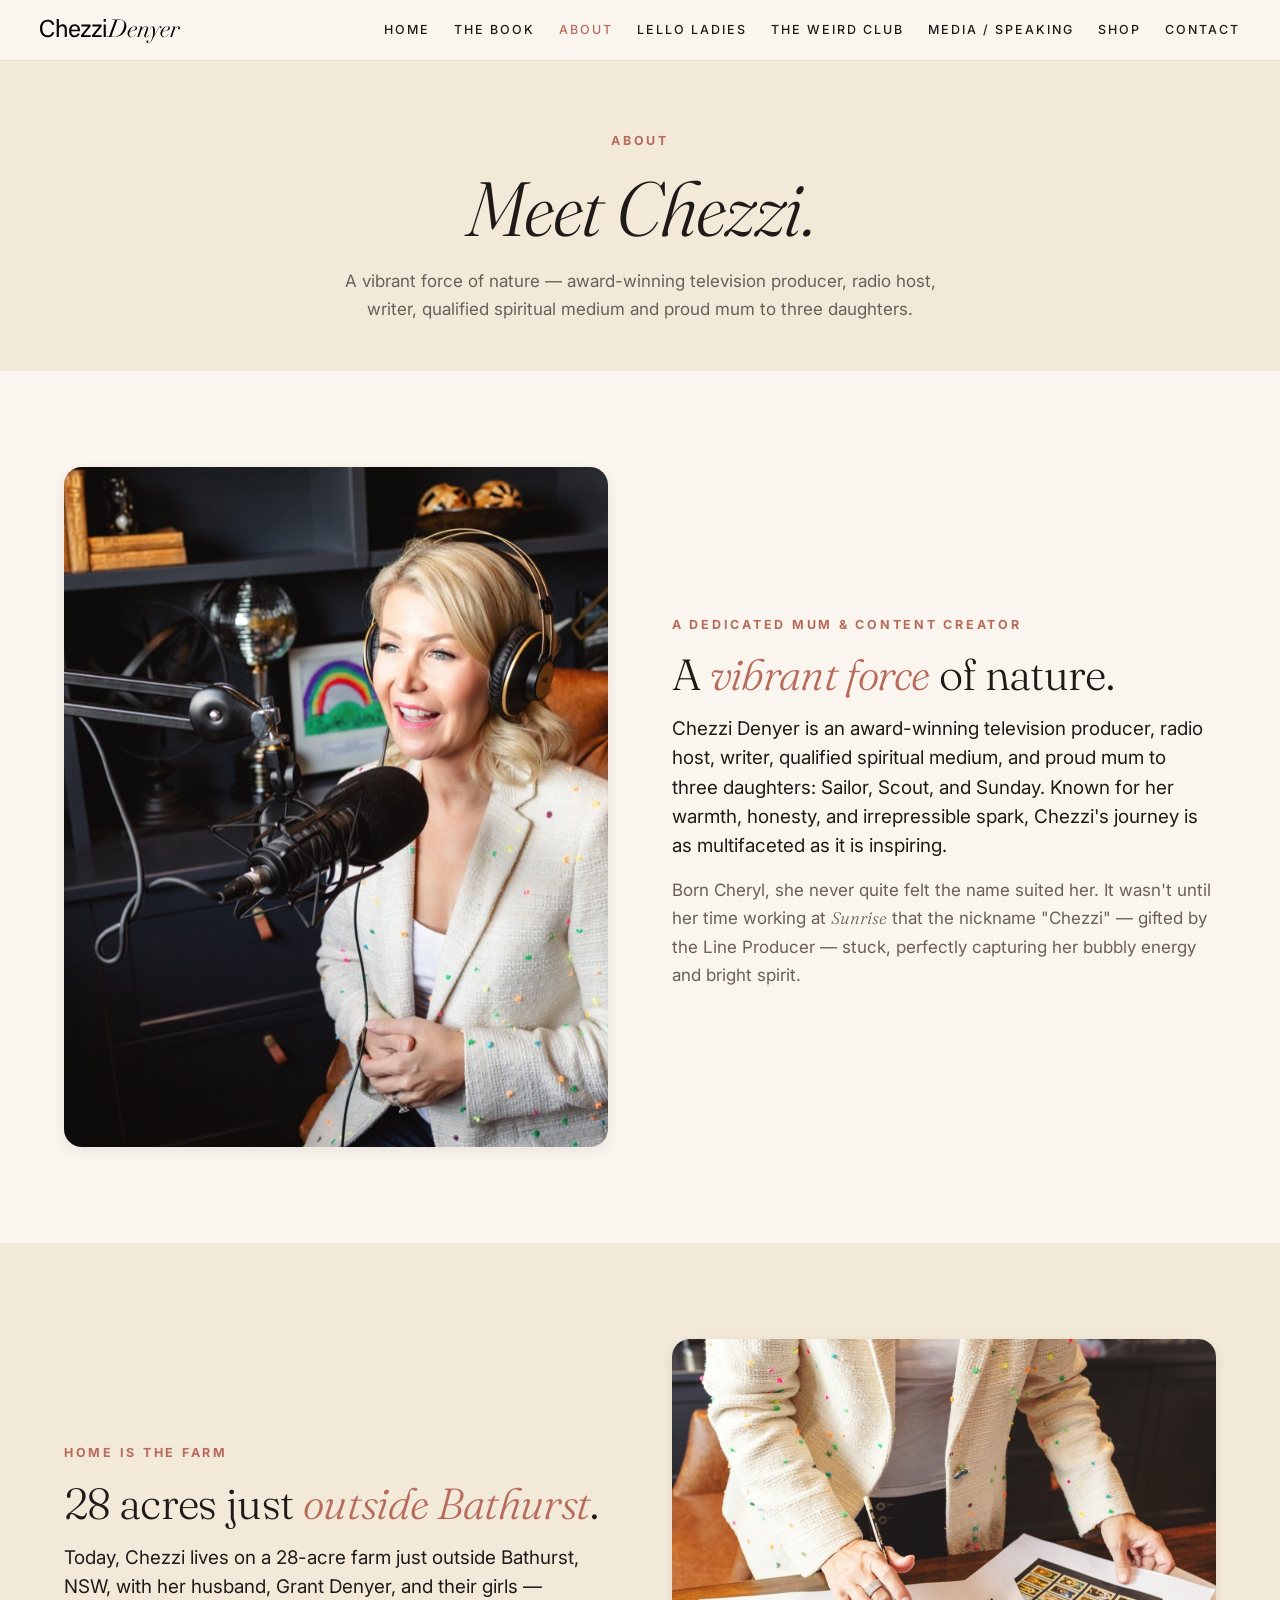
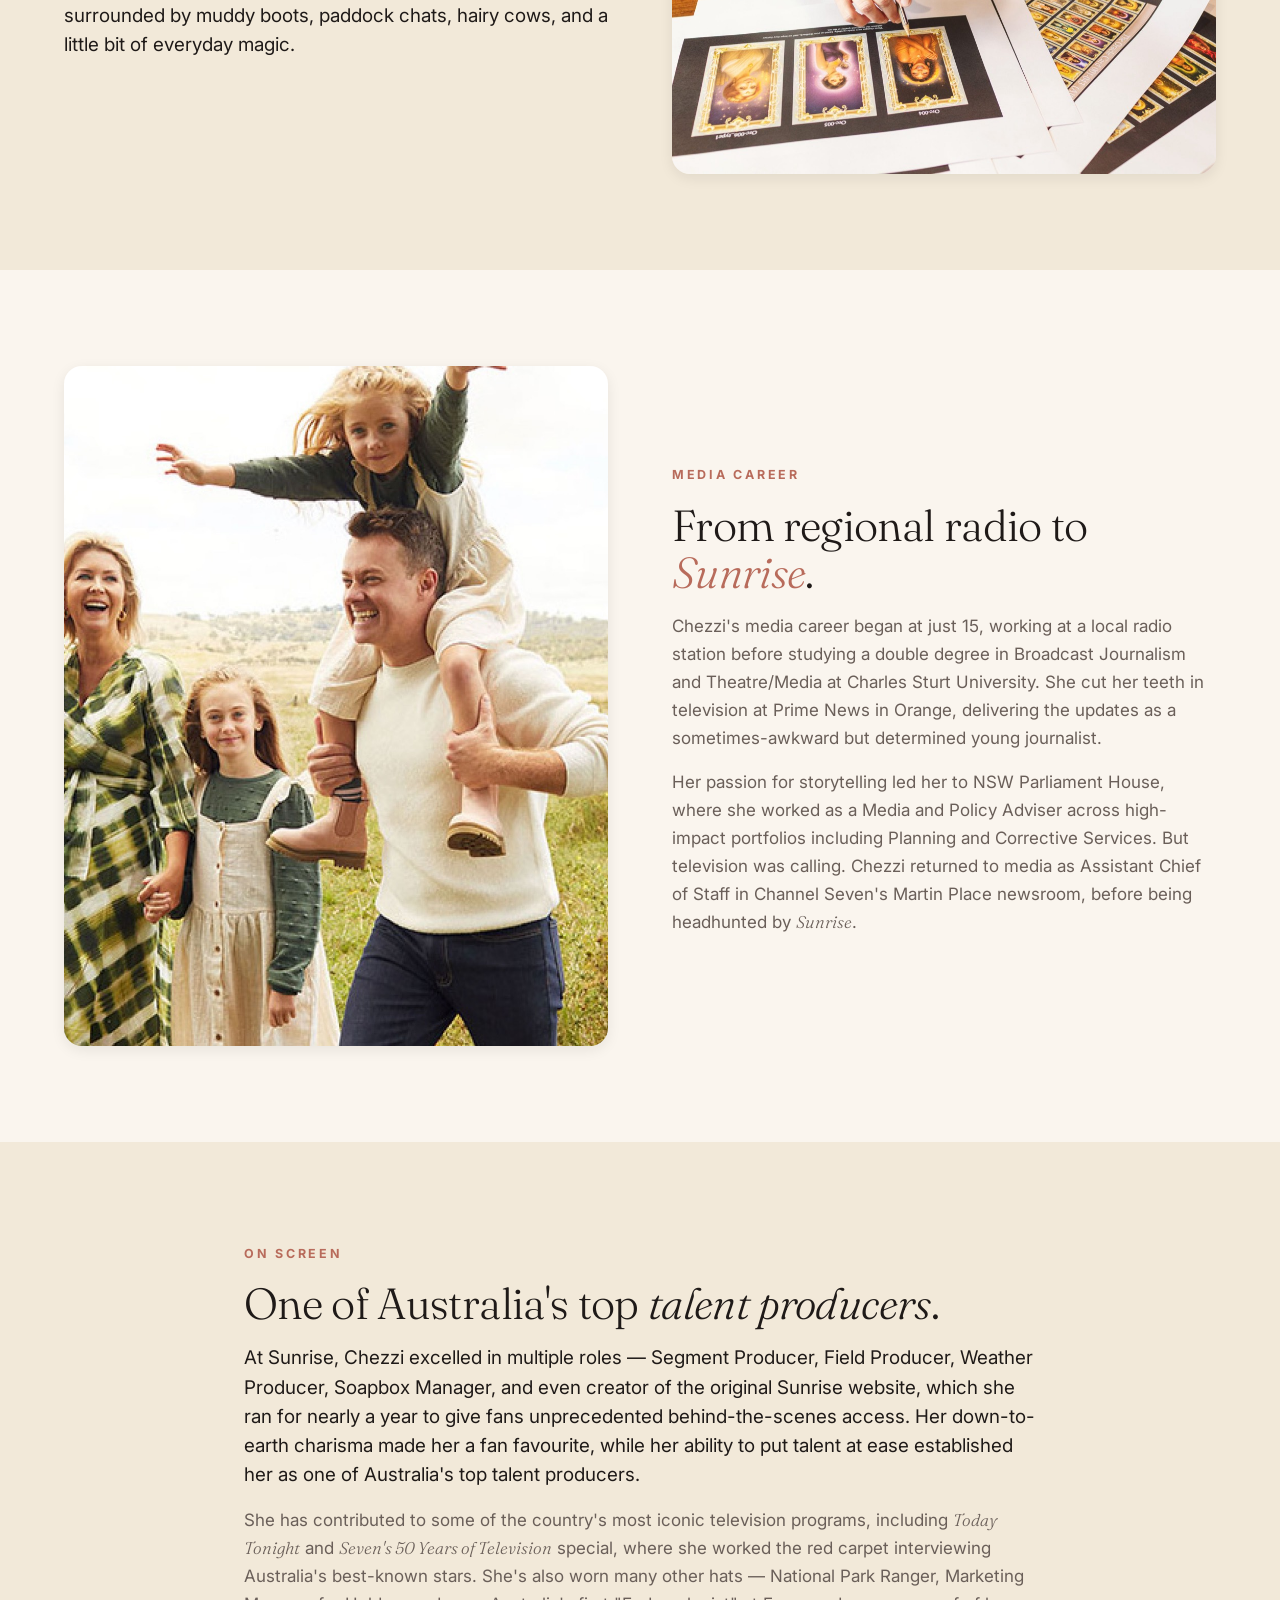
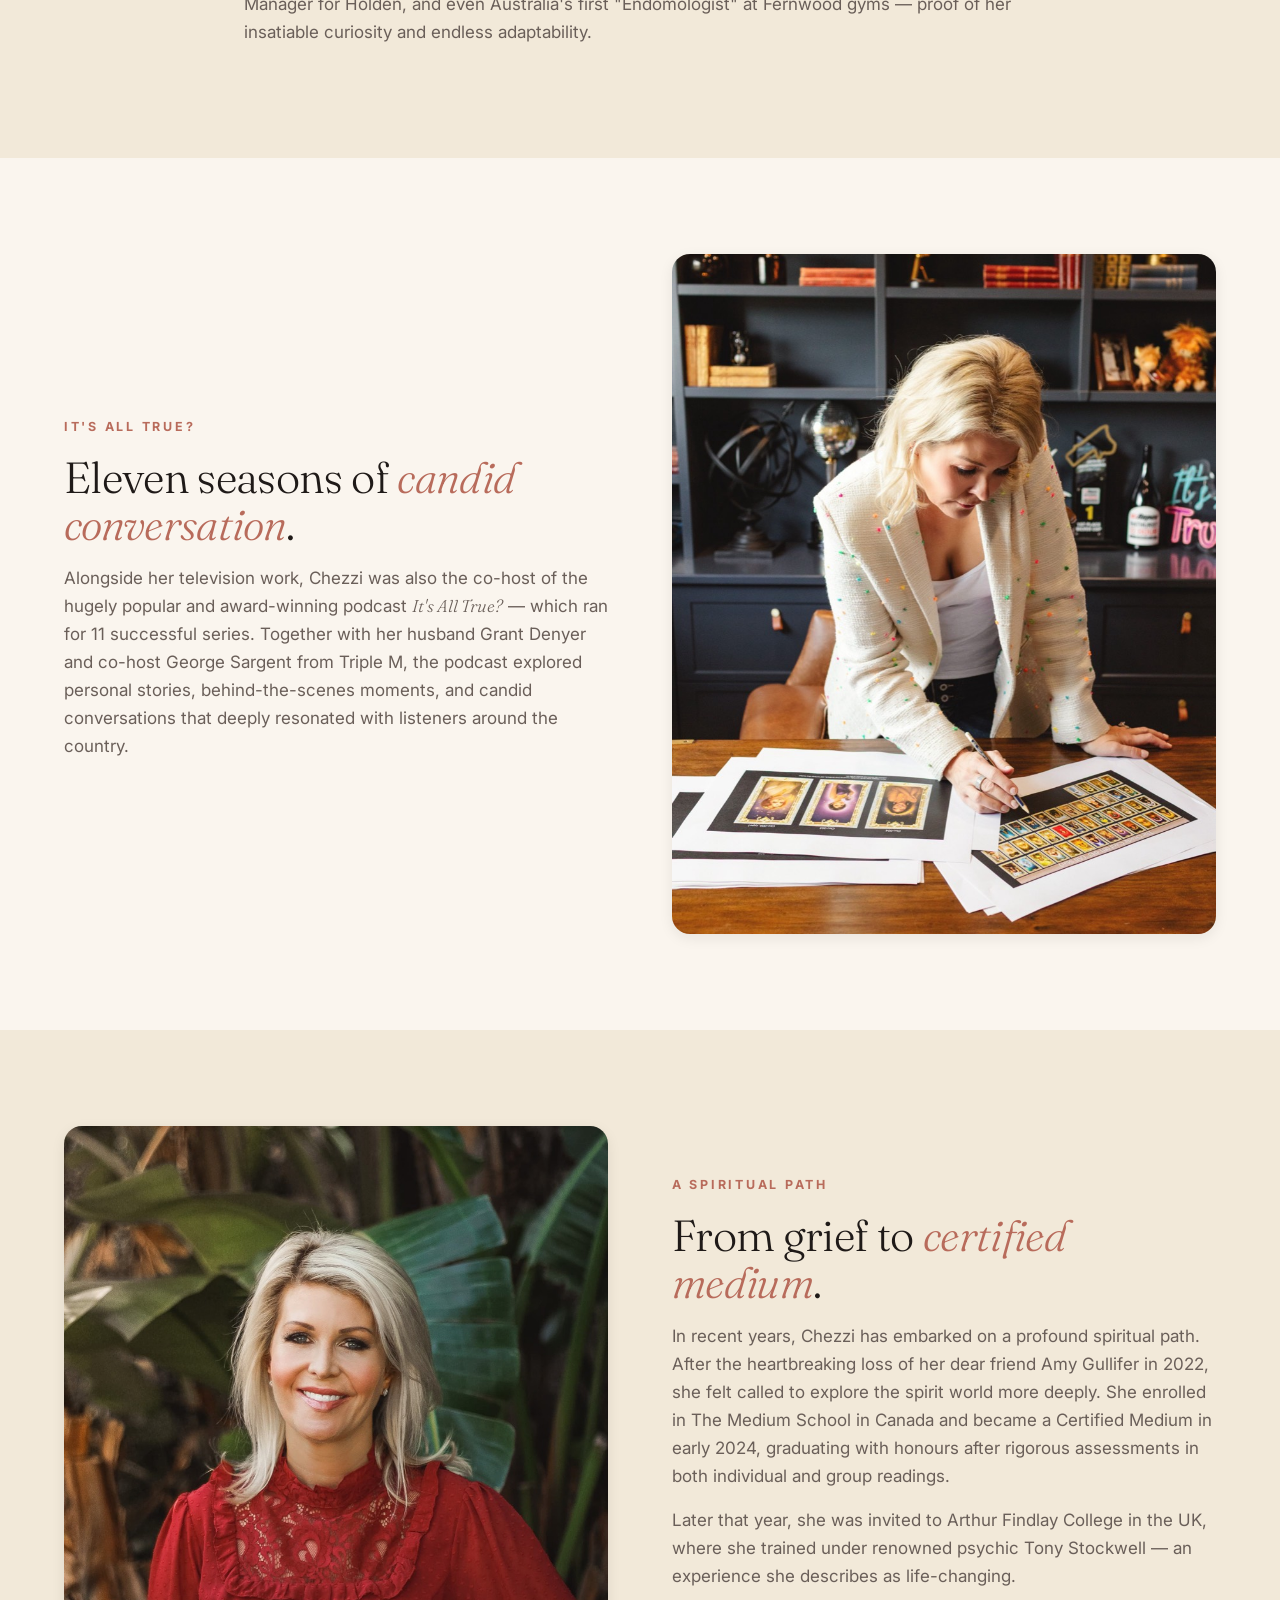
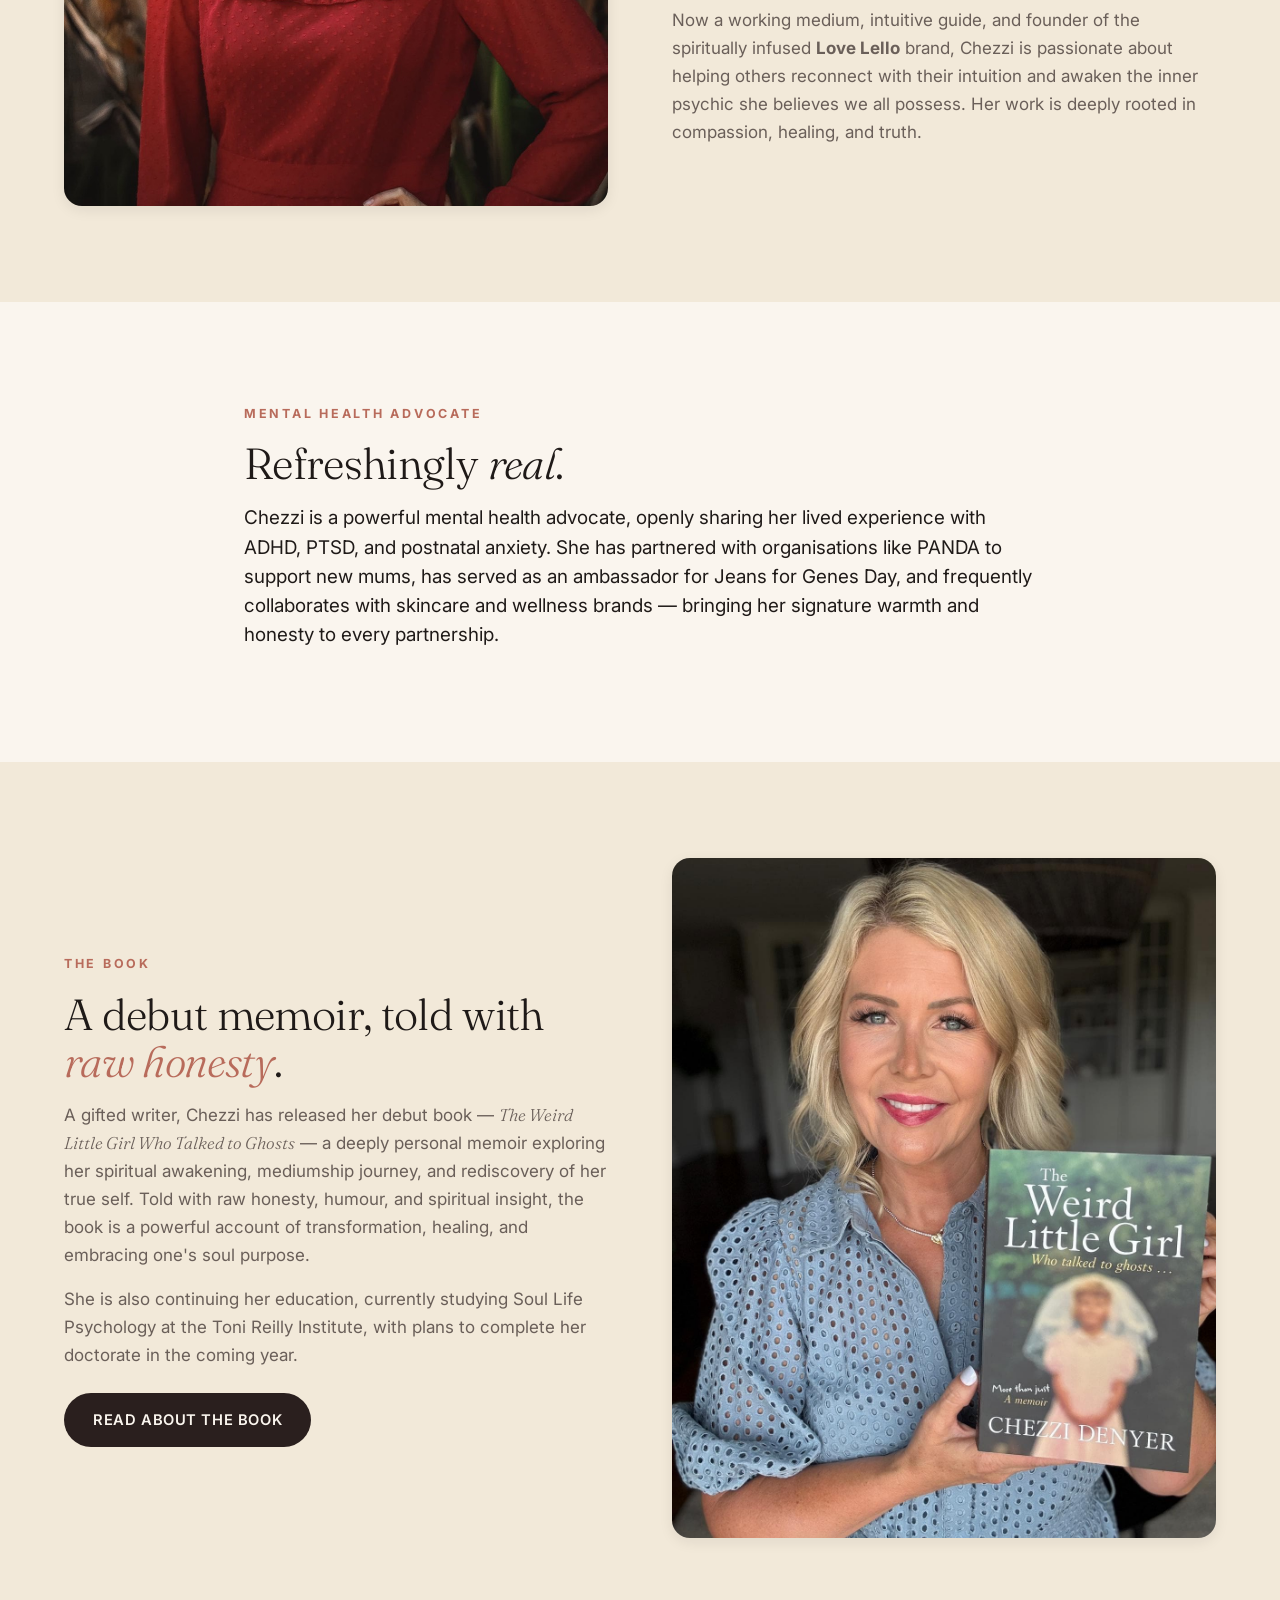
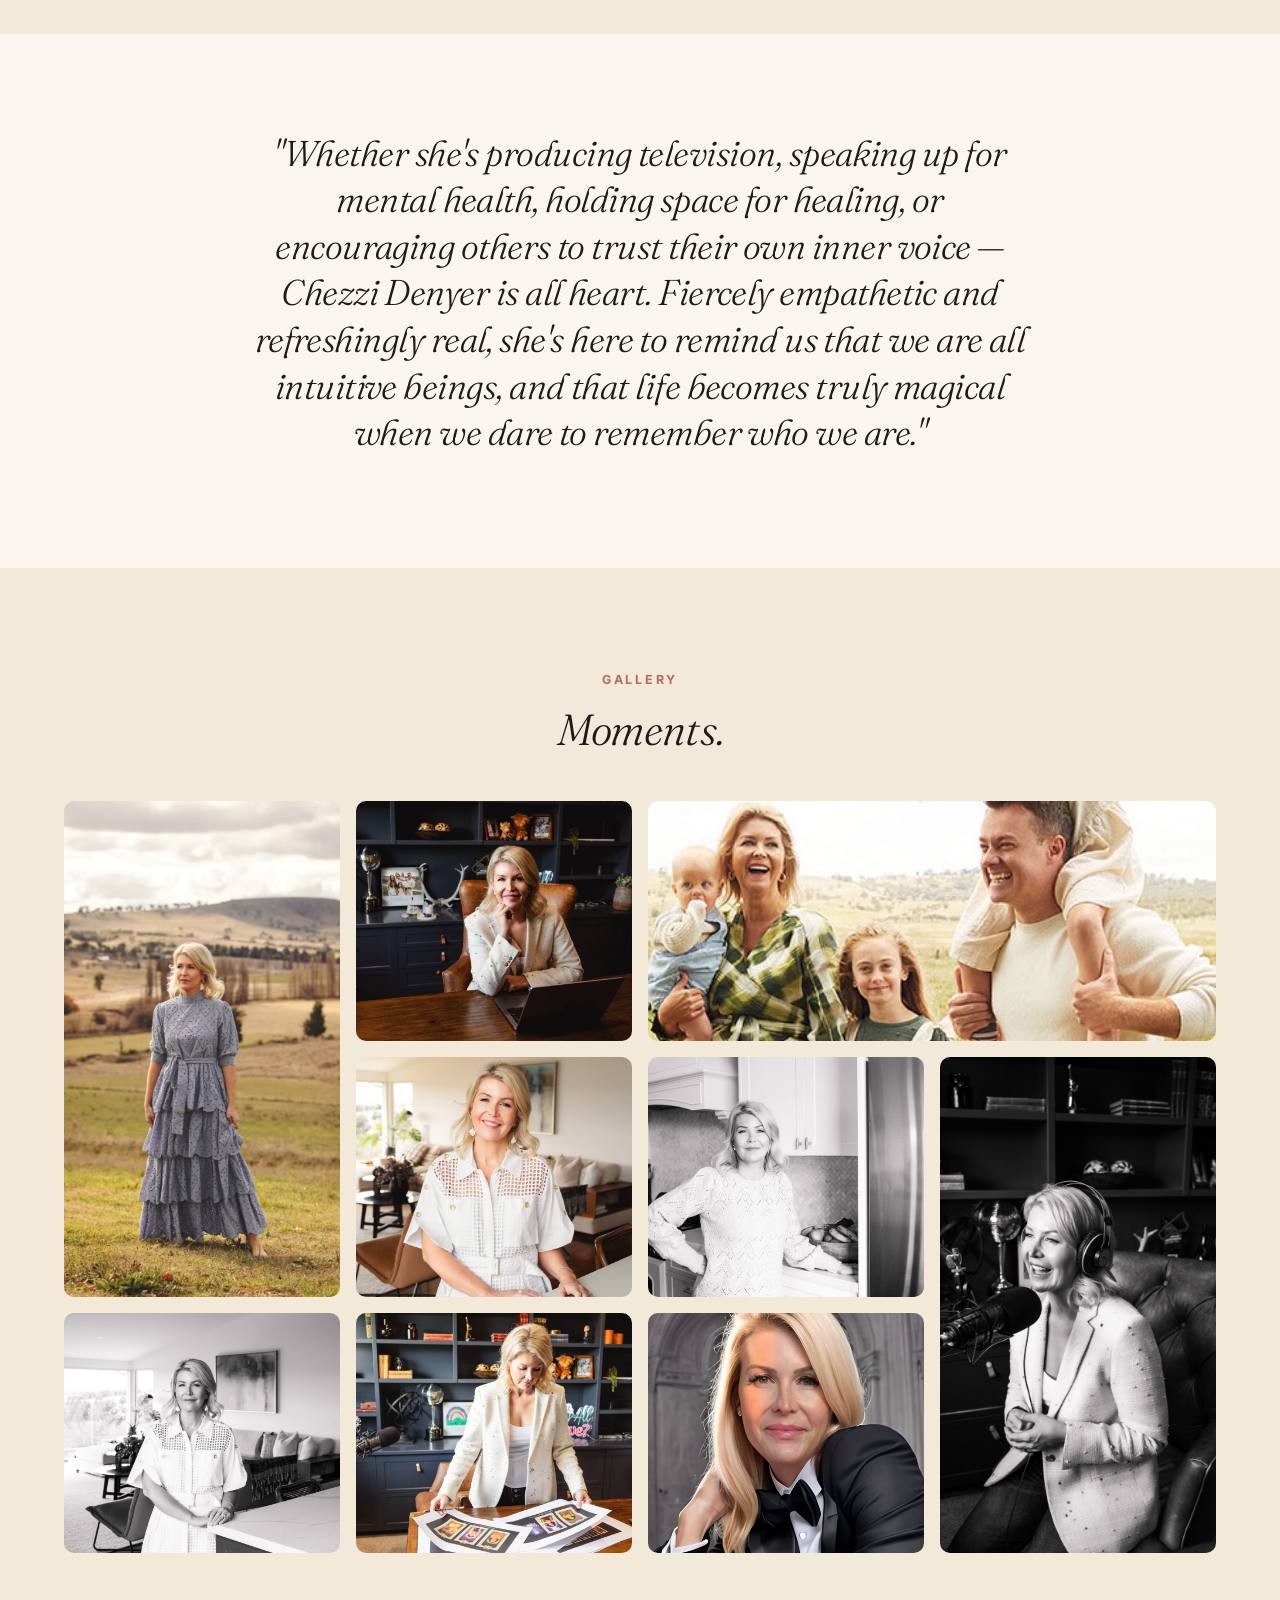
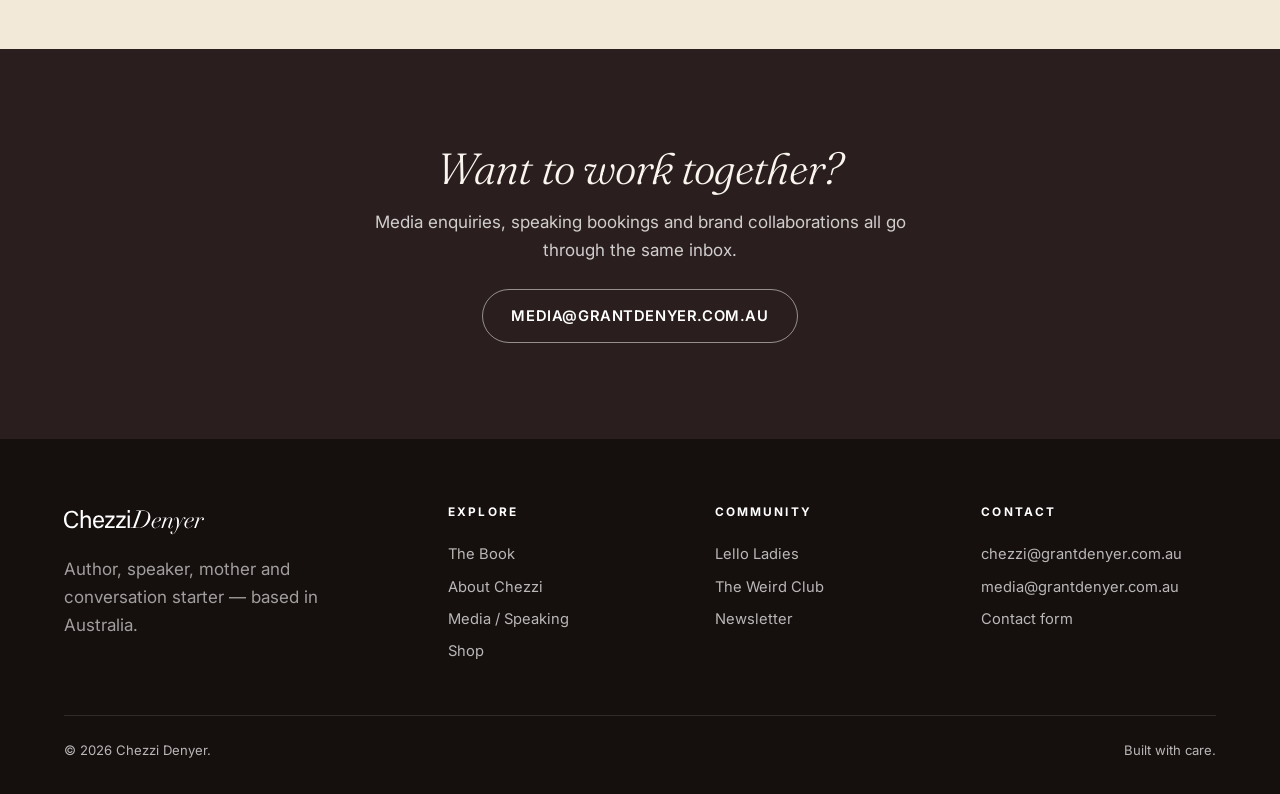
==== about.html @ 5ae21d75 "Initial commit — Chezzi Denyer MVP preview 8 static HTML pages, design-token CSS, full media-library" ====
<!DOCTYPE html>
<html lang="en">
<head>
<meta charset="UTF-8">
<meta name="viewport" content="width=device-width, initial-scale=1">
<meta name="robots" content="noindex,nofollow">

<title>About Chezzi — Chezzi Denyer</title>
<meta name="description" content="Chezzi Denyer — award-winning television producer, radio host, writer, qualified spiritual medium and proud mum to three daughters. Read her full story.">
<link rel="preconnect" href="https://fonts.googleapis.com">
<link rel="preconnect" href="https://fonts.gstatic.com" crossorigin>
<link href="https://fonts.googleapis.com/css2?family=Fraunces:ital,opsz,wght@0,9..144,300;0,9..144,400;0,9..144,500;1,9..144,300;1,9..144,400&family=Inter:wght@400;500;600;700&display=swap" rel="stylesheet">
<link rel="stylesheet" href="styles.css">
<link rel="icon" href="media-library/cropped-Chezzi-Denyer-Favicon.jpeg">
</head>
<body>

<header class="site-header">
  <div class="container nav">
    <a href="index.html" class="brand" aria-label="Chezzi Denyer — home">
      <img src="media-library/Chezzi-Denyer-Logo.svg" alt="Chezzi Denyer">
    </a>
    <button class="nav-toggle" aria-label="Menu"><span></span><span></span><span></span></button>
    <nav class="nav-links">
      <a href="index.html">Home</a>
      <a href="the-weird-little-girl.html">The Book</a>
      <a href="about.html" class="active">About</a>
      <a href="lello-ladies.html">Lello Ladies</a>
      <a href="the-weird-club.html">The Weird Club</a>
      <a href="media-speaking.html">Media / Speaking</a>
      <a href="shop.html">Shop</a>
      <a href="contact.html">Contact</a>
    </nav>
  </div>
</header>

<section class="page-hero">
  <div class="container">
    <span class="eyebrow">About</span>
    <h1>Meet <em>Chezzi</em>.</h1>
    <p>A vibrant force of nature — award-winning television producer, radio host, writer, qualified spiritual medium and proud mum to three daughters.</p>
  </div>
</section>

<!-- Section 1: Who she is + the Cheryl→Chezzi story -->
<section class="section">
  <div class="container">
    <div class="bio-section">
      <div class="bio-section__media">
        <img src="media-library/Chezzi-Denyer-5-1-scaled.jpg" alt="Chezzi recording the It's All True podcast">
      </div>
      <div class="bio-section__body">
        <span class="eyebrow">A Dedicated Mum &amp; Content Creator</span>
        <h2>A <em>vibrant force</em> of nature.</h2>
        <p class="lead">Chezzi Denyer is an award-winning television producer, radio host, writer, qualified spiritual medium, and proud mum to three daughters: Sailor, Scout, and Sunday. Known for her warmth, honesty, and irrepressible spark, Chezzi's journey is as multifaceted as it is inspiring.</p>
        <p>Born Cheryl, she never quite felt the name suited her. It wasn't until her time working at <em>Sunrise</em> that the nickname "Chezzi" — gifted by the Line Producer — stuck, perfectly capturing her bubbly energy and bright spirit.</p>
      </div>
    </div>
  </div>
</section>

<!-- Section 2: 28-acre farm + family -->
<section class="section section--alt">
  <div class="container">
    <div class="bio-section bio-section--reverse">
      <div class="bio-section__media bio-section__media--wide">
        <img src="media-library/Chezzi-Denyer-7-1-scaled.jpg" alt="The Denyer family on their Bathurst farm">
      </div>
      <div class="bio-section__body">
        <span class="eyebrow">Home Is The Farm</span>
        <h2>28 acres just <em>outside Bathurst</em>.</h2>
        <p class="lead">Today, Chezzi lives on a 28-acre farm just outside Bathurst, NSW, with her husband, Grant Denyer, and their girls — surrounded by muddy boots, paddock chats, hairy cows, and a little bit of everyday magic.</p>
      </div>
    </div>
  </div>
</section>

<!-- Section 3: Media career origins -->
<section class="section">
  <div class="container">
    <div class="bio-section">
      <div class="bio-section__media">
        <img src="media-library/Chezzi-Denyer-image-2.jpg" alt="The Denyer family on the cover of Stellar magazine">
      </div>
      <div class="bio-section__body">
        <span class="eyebrow">Media Career</span>
        <h2>From regional radio to <em>Sunrise</em>.</h2>
        <p>Chezzi's media career began at just 15, working at a local radio station before studying a double degree in Broadcast Journalism and Theatre/Media at Charles Sturt University. She cut her teeth in television at Prime News in Orange, delivering the updates as a sometimes-awkward but determined young journalist.</p>
        <p>Her passion for storytelling led her to NSW Parliament House, where she worked as a Media and Policy Adviser across high-impact portfolios including Planning and Corrective Services. But television was calling. Chezzi returned to media as Assistant Chief of Staff in Channel Seven's Martin Place newsroom, before being headhunted by <em>Sunrise</em>.</p>
      </div>
    </div>
  </div>
</section>

<!-- Section 4: Sunrise + iconic TV -->
<section class="section section--alt">
  <div class="container container--narrow">
    <span class="eyebrow">On Screen</span>
    <h2>One of Australia's top <em>talent producers</em>.</h2>
    <p class="lead">At Sunrise, Chezzi excelled in multiple roles — Segment Producer, Field Producer, Weather Producer, Soapbox Manager, and even creator of the original Sunrise website, which she ran for nearly a year to give fans unprecedented behind-the-scenes access. Her down-to-earth charisma made her a fan favourite, while her ability to put talent at ease established her as one of Australia's top talent producers.</p>
    <p>She has contributed to some of the country's most iconic television programs, including <em>Today Tonight</em> and <em>Seven's 50 Years of Television</em> special, where she worked the red carpet interviewing Australia's best-known stars. She's also worn many other hats — National Park Ranger, Marketing Manager for Holden, and even Australia's first "Endomologist" at Fernwood gyms — proof of her insatiable curiosity and endless adaptability.</p>
  </div>
</section>

<!-- Section 5: It's All True podcast -->
<section class="section">
  <div class="container">
    <div class="bio-section bio-section--reverse">
      <div class="bio-section__media">
        <img src="media-library/Chezzi-Denyer-6-1-scaled.jpg" alt="Chezzi and Grant Denyer">
      </div>
      <div class="bio-section__body">
        <span class="eyebrow">It's All True?</span>
        <h2>Eleven seasons of <em>candid conversation</em>.</h2>
        <p>Alongside her television work, Chezzi was also the co-host of the hugely popular and award-winning podcast <em>It's All True?</em> — which ran for 11 successful series. Together with her husband Grant Denyer and co-host George Sargent from Triple M, the podcast explored personal stories, behind-the-scenes moments, and candid conversations that deeply resonated with listeners around the country.</p>
      </div>
    </div>
  </div>
</section>

<!-- Section 6: Spiritual path -->
<section class="section section--alt">
  <div class="container">
    <div class="bio-section">
      <div class="bio-section__media">
        <img src="media-library/Chezzi-Denyer-3.jpg" alt="Portrait of Chezzi">
      </div>
      <div class="bio-section__body">
        <span class="eyebrow">A Spiritual Path</span>
        <h2>From grief to <em>certified medium</em>.</h2>
        <p>In recent years, Chezzi has embarked on a profound spiritual path. After the heartbreaking loss of her dear friend Amy Gullifer in 2022, she felt called to explore the spirit world more deeply. She enrolled in The Medium School in Canada and became a Certified Medium in early 2024, graduating with honours after rigorous assessments in both individual and group readings.</p>
        <p>Later that year, she was invited to Arthur Findlay College in the UK, where she trained under renowned psychic Tony Stockwell — an experience she describes as life-changing.</p>
        <p>Now a working medium, intuitive guide, and founder of the spiritually infused <strong>Love Lello</strong> brand, Chezzi is passionate about helping others reconnect with their intuition and awaken the inner psychic she believes we all possess. Her work is deeply rooted in compassion, healing, and truth.</p>
      </div>
    </div>
  </div>
</section>

<!-- Section 7: Mental health advocacy -->
<section class="section">
  <div class="container container--narrow">
    <span class="eyebrow">Mental Health Advocate</span>
    <h2>Refreshingly <em>real</em>.</h2>
    <p class="lead">Chezzi is a powerful mental health advocate, openly sharing her lived experience with ADHD, PTSD, and postnatal anxiety. She has partnered with organisations like PANDA to support new mums, has served as an ambassador for Jeans for Genes Day, and frequently collaborates with skincare and wellness brands — bringing her signature warmth and honesty to every partnership.</p>
  </div>
</section>

<!-- Section 8: The book + ongoing study -->
<section class="section section--alt">
  <div class="container">
    <div class="bio-section bio-section--reverse">
      <div class="bio-section__media">
        <img src="media-library/Chezzi-Denyer-25.jpg" alt="Chezzi holding her memoir, The Weird Little Girl">
      </div>
      <div class="bio-section__body">
        <span class="eyebrow">The Book</span>
        <h2>A debut memoir, told with <em>raw honesty</em>.</h2>
        <p>A gifted writer, Chezzi has released her debut book — <em>The Weird Little Girl Who Talked to Ghosts</em> — a deeply personal memoir exploring her spiritual awakening, mediumship journey, and rediscovery of her true self. Told with raw honesty, humour, and spiritual insight, the book is a powerful account of transformation, healing, and embracing one's soul purpose.</p>
        <p>She is also continuing her education, currently studying Soul Life Psychology at the Toni Reilly Institute, with plans to complete her doctorate in the coming year.</p>
        <div class="actions" style="margin-top: var(--s-4);">
          <a href="the-weird-little-girl.html" class="btn btn-primary">Read about the book</a>
        </div>
      </div>
    </div>
  </div>
</section>

<!-- Closing pull quote — verbatim final paragraph from her bio -->
<section class="section">
  <div class="container container--narrow text-center">
    <h2 style="font-style: italic; font-weight: 300; font-size: clamp(1.6rem, 2.8vw, 2.4rem); line-height: 1.3;">"Whether she's producing television, speaking up for mental health, holding space for healing, or encouraging others to trust their own inner voice — Chezzi Denyer is all heart. Fiercely empathetic and refreshingly real, she's here to remind us that we are all intuitive beings, and that life becomes truly magical when we dare to remember who we are."</h2>
  </div>
</section>

<!-- Gallery -->
<section class="section section--alt">
  <div class="container">
    <div class="text-center" style="max-width: 720px; margin: 0 auto var(--s-6);">
      <span class="eyebrow">Gallery</span>
      <h2><em>Moments.</em></h2>
    </div>
    <div class="gallery">
      <div class="gallery__item gallery__item--tall"><img src="media-library/Chezzi-Denyer-23-scaled.jpg" alt="Editorial portrait" loading="lazy"></div>
      <div class="gallery__item"><img src="media-library/Chezzi-Denyer-18-scaled.jpg" alt="Lifestyle photo" loading="lazy"></div>
      <div class="gallery__item gallery__item--wide"><img src="media-library/Chezzi-Denyer-image-1.jpg" alt="Family in the field" loading="lazy"></div>
      <div class="gallery__item"><img src="media-library/Chezzi-Denyer-14-scaled.jpg" alt="Editorial portrait" loading="lazy"></div>
      <div class="gallery__item"><img src="media-library/Chezzi-Denyer-11-scaled.jpg" alt="Family farm" loading="lazy"></div>
      <div class="gallery__item gallery__item--tall"><img src="media-library/Chezzi-Denyer-4-1-scaled.jpg" alt="Portrait" loading="lazy"></div>
      <div class="gallery__item"><img src="media-library/Chezzi-Denyer-10-scaled.jpg" alt="Family farm" loading="lazy"></div>
      <div class="gallery__item"><img src="media-library/Chezzi-Denyer-8-1-scaled.jpg" alt="Family on the farm" loading="lazy"></div>
      <div class="gallery__item"><img src="media-library/Chezzi-Denyer-1.jpg" alt="Editorial tuxedo portrait" loading="lazy"></div>
    </div>
  </div>
</section>

<section class="section cta-band">
  <div class="container container--narrow">
    <h2><em>Want to work together?</em></h2>
    <p>Media enquiries, speaking bookings and brand collaborations all go through the same inbox.</p>
    <a href="mailto:media@grantdenyer.com.au" class="btn btn-ghost-light">media@grantdenyer.com.au</a>
  </div>
</section>

<footer class="site-footer">
  <div class="container">
    <div class="footer-grid">
      <div>
        <a href="index.html" class="brand brand--inverted" aria-label="Chezzi Denyer — home">
          <img src="media-library/Chezzi-Denyer-Logo.svg" alt="Chezzi Denyer">
        </a>
        <p style="margin-top: var(--s-3); color: rgba(255,255,255,0.6); max-width: 320px;">Author, speaker, mother and conversation starter — based in Australia.</p>
      </div>
      <div><h5>Explore</h5><a href="the-weird-little-girl.html">The Book</a><a href="about.html">About Chezzi</a><a href="media-speaking.html">Media / Speaking</a><a href="shop.html">Shop</a></div>
      <div><h5>Community</h5><a href="lello-ladies.html">Lello Ladies</a><a href="the-weird-club.html">The Weird Club</a><a href="index.html#subscribe">Newsletter</a></div>
      <div><h5>Contact</h5><a href="mailto:chezzi@grantdenyer.com.au">chezzi@grantdenyer.com.au</a><a href="mailto:media@grantdenyer.com.au">media@grantdenyer.com.au</a><a href="contact.html">Contact form</a></div>
    </div>
    <div class="legal"><span>&copy; 2026 Chezzi Denyer.</span><span>Built with care.</span></div>
  </div>
</footer>
</body>
</html>
---- styles.css ----
/* =========================================================
   Chezzi Denyer — MVP prototype stylesheet
   Design system: editorial cream + deep aubergine + warm clay
   Tokens are ACSS-style (--primary, --bg, --r-md, --s-3 …)
   so the Etch build can map them 1:1 onto Automatic.css.
   ========================================================= */

:root {
  /* ─────────── Palette ─────────── */
  --primary:           #2a1f1e;   /* near-black aubergine — editorial text + CTAs */
  --primary-hover:     #44322f;
  --primary-dark:      #150f0e;

  --accent:            #b86b5b;   /* warm clay terracotta — feminine + bold */
  --accent-hover:      #c8806f;
  --accent-light:      #efd6cd;

  --secondary:         #c9a961;   /* brass gold — editorial accent */
  --secondary-hover:   #d8ba78;

  --text-color:        #1f1a18;
  --text-muted:        #6a5f59;

  --bg:                #faf5ee;   /* warm cream — page background */
  --bg-alt:            #f2e9d9;   /* deeper cream — alt sections */
  --surface:           #ffffff;
  --line:              #e7dccb;

  /* Sub-brand tints (used on Lello / Weird Club sections + pages) */
  --lello-bg:          #fbf2d4;   /* soft sunlit yellow */
  --lello-ink:         #5a4a1f;
  --weird-bg:          #d63d36;   /* coral red — matches Weird Club logo */
  --weird-pink:        #f4b0b9;   /* soft pink — wordmark in the logo */
  --weird-cream:       #fae8d0;   /* cream cursive — "club" in the logo */
  --weird-pop:         #fae8d0;   /* CTA colour — cream on red */

  /* Type */
  --display: 'Fraunces', 'Cormorant Garamond', Georgia, serif;
  --body:    'Inter', -apple-system, BlinkMacSystemFont, 'Segoe UI', sans-serif;

  /* Space (8pt grid) */
  --s-1: 4px;  --s-2: 8px;  --s-3: 16px; --s-4: 24px;
  --s-5: 32px; --s-6: 48px; --s-7: 64px; --s-8: 96px;

  /* Radius */
  --r-sm: 4px; --r-md: 10px; --r-lg: 18px; --r-xl: 28px;

  /* Shadows */
  --shadow-sm: 0 1px 2px rgba(31,26,24,0.04), 0 2px 6px rgba(31,26,24,0.04);
  --shadow-md: 0 4px 14px rgba(31,26,24,0.08);
  --shadow-lg: 0 18px 44px rgba(31,26,24,0.14);
}

/* Reset */
*, *::before, *::after { box-sizing: border-box; }
html { -webkit-text-size-adjust: 100%; scroll-behavior: smooth; }
body {
  margin: 0;
  background: var(--bg);
  color: var(--text-color);
  font-family: var(--body);
  font-size: 17px;
  line-height: 1.65;
  -webkit-font-smoothing: antialiased;
  text-rendering: optimizeLegibility;
}
img { max-width: 100%; display: block; height: auto; }
a { color: var(--primary); text-decoration: none; transition: color .2s ease; }
a:hover { color: var(--accent); }

/* Typography */
h1, h2, h3, h4 {
  font-family: var(--display);
  font-weight: 400;
  line-height: 1.08;
  letter-spacing: -0.015em;
  margin: 0 0 var(--s-3);
  color: var(--text-color);
}
h1 { font-size: clamp(2.6rem, 6vw, 4.8rem); font-weight: 300; }
h2 { font-size: clamp(2rem, 3.4vw, 3rem); font-weight: 300; }
h3 { font-size: clamp(1.3rem, 2vw, 1.55rem); font-weight: 400; }
h4 { font-size: 0.78rem; font-family: var(--body); font-weight: 700; letter-spacing: 0.18em; text-transform: uppercase; color: var(--accent); margin-bottom: var(--s-2); }
p  { margin: 0 0 var(--s-3); color: var(--text-muted); }
.lead { font-size: 1.18rem; color: var(--text-color); line-height: 1.55; }

em, .italic { font-style: italic; font-family: var(--display); font-weight: 300; }

/* Layout */
.container { width: 100%; max-width: 1200px; margin: 0 auto; padding: 0 var(--s-4); }
.container--narrow { max-width: 840px; }
.section   { padding: var(--s-7) 0; }
.section--tight { padding: var(--s-6) 0; }
.section--alt { background: var(--bg-alt); }
@media (min-width: 800px) { .section { padding: var(--s-8) 0; } }

/* Eyebrow */
.eyebrow {
  display: inline-block;
  font-size: 0.78rem; font-weight: 700;
  letter-spacing: 0.22em; text-transform: uppercase;
  color: var(--accent);
  margin-bottom: var(--s-3);
}

/* Buttons */
.btn {
  display: inline-flex; align-items: center; justify-content: center; gap: 10px;
  padding: 14px 28px;
  font-family: var(--body); font-weight: 600; font-size: 0.92rem;
  letter-spacing: 0.04em;
  border-radius: 999px;
  border: 1.5px solid transparent;
  transition: transform .18s ease, background .2s ease, color .2s ease, border-color .2s ease;
  cursor: pointer;
  text-decoration: none;
  text-transform: uppercase;
}
.btn-primary   { background: var(--primary); color: var(--bg); }
.btn-primary:hover { background: var(--primary-hover); color: var(--bg); transform: translateY(-1px); }
.btn-accent    { background: var(--accent); color: #fff; }
.btn-accent:hover { background: var(--accent-hover); color: #fff; transform: translateY(-1px); }
.btn-outline   { background: transparent; color: var(--primary); border-color: var(--primary); }
.btn-outline:hover { background: var(--primary); color: var(--bg); }
.btn-ghost-light { background: transparent; color: #fff; border-color: rgba(255,255,255,0.5); }
.btn-ghost-light:hover { background: #fff; color: var(--primary); border-color: #fff; }
.btn-pop      { background: var(--weird-cream); color: var(--weird-bg); }
.btn-pop:hover { background: #fff; color: var(--weird-bg); transform: translateY(-1px); }

.link-arrow {
  display: inline-flex; align-items: center; gap: 6px;
  font-weight: 600; font-size: 0.92rem; color: var(--accent);
  text-transform: uppercase; letter-spacing: 0.12em;
}
.link-arrow::after { content: "→"; transition: transform .2s ease; }
.link-arrow:hover { color: var(--primary); }
.link-arrow:hover::after { transform: translateX(3px); }

/* ───────── Header / Nav ───────── */
.site-header {
  position: sticky; top: 0; z-index: 50;
  background: rgba(250, 245, 238, 0.94);
  backdrop-filter: saturate(140%) blur(10px);
  border-bottom: 1px solid var(--line);
}
.nav {
  display: flex; align-items: center; justify-content: space-between;
  padding: var(--s-3) 0;
}
.brand {
  font-family: var(--display); font-size: 1.4rem; font-weight: 300;
  letter-spacing: 0.16em; text-transform: uppercase;
  color: var(--text-color);
  display: inline-flex; align-items: center;
}
.brand img { height: 28px; width: auto; display: block; }
.brand--inverted img { filter: invert(1) brightness(2); }
.nav-toggle {
  display: inline-flex; flex-direction: column; gap: 5px;
  background: transparent; border: 0; cursor: pointer; padding: 8px;
}
.nav-toggle span { display: block; width: 22px; height: 1.5px; background: var(--text-color); }
.nav-links {
  display: none;
  gap: var(--s-4);
  align-items: center;
}
.nav-links a {
  color: var(--text-color);
  font-size: 0.78rem; font-weight: 500;
  letter-spacing: 0.16em; text-transform: uppercase;
}
.nav-links a:hover, .nav-links a.active { color: var(--accent); }
@media (min-width: 1080px) {
  .nav-toggle { display: none; }
  .nav-links { display: flex; }
}

/* ───────── Hero (face-first) ───────── */
.hero {
  position: relative;
  padding: var(--s-7) 0 var(--s-8);
}
.hero-grid {
  display: grid; gap: var(--s-6); align-items: center;
}
@media (min-width: 900px) {
  .hero-grid { grid-template-columns: 1fr 1.05fr; gap: var(--s-8); }
}
.hero-copy h1 {
  font-size: clamp(2.8rem, 6.4vw, 5.4rem);
}
.hero-copy h1 em {
  color: var(--accent);
}
.hero-copy .lead { max-width: 460px; margin-top: var(--s-4); }
.hero-copy .actions { display: flex; flex-wrap: wrap; gap: var(--s-3); margin-top: var(--s-5); }

.hero-portrait {
  position: relative;
  border-radius: var(--r-xl);
  overflow: hidden;
  box-shadow: var(--shadow-lg);
}
.hero-portrait img { aspect-ratio: 4/5; object-fit: cover; width: 100%; }
.hero-portrait::after {
  content: ""; position: absolute; inset: 0;
  background: linear-gradient(180deg, transparent 60%, rgba(0,0,0,0.18) 100%);
  pointer-events: none;
}

/* ─── Hero slider (CSS scroll-snap, anchor-driven dots) ─── */
.hero-slider {
  position: relative;
  border-radius: var(--r-xl);
  overflow: hidden;
  box-shadow: var(--shadow-lg);
}
.hero-slider__track {
  display: grid;
  grid-auto-flow: column;
  grid-auto-columns: 100%;
  overflow-x: auto;
  scroll-snap-type: x mandatory;
  scroll-behavior: smooth;
  scrollbar-width: none;
  border-radius: inherit;
}
.hero-slider__track::-webkit-scrollbar { display: none; }
.hero-slider__slide {
  scroll-snap-align: start;
  position: relative;
  aspect-ratio: 4/5;
  overflow: hidden;
}
.hero-slider__slide img {
  width: 100%; height: 100%; object-fit: cover; display: block;
}
.hero-slider__slide::after {
  content: ""; position: absolute; inset: 0;
  background: linear-gradient(180deg, transparent 55%, rgba(0,0,0,0.28) 100%);
  pointer-events: none;
}
.hero-slider__dots {
  position: absolute; left: 50%; bottom: 18px;
  transform: translateX(-50%);
  display: flex; gap: 8px; z-index: 2;
  background: rgba(0,0,0,0.18);
  backdrop-filter: blur(8px);
  padding: 8px 12px;
  border-radius: 999px;
}
.hero-slider__dots a {
  display: block; width: 8px; height: 8px; border-radius: 50%;
  background: rgba(255,255,255,0.55);
  transition: background .2s ease, transform .2s ease;
}
.hero-slider__dots a:hover { background: #fff; transform: scale(1.2); }
.hero-slider__dots a:target,
.hero-slider__dots a.is-active { background: #fff; }

/* ─── Editorial gallery (homepage + about page) ─── */
.gallery {
  display: grid;
  gap: var(--s-3);
  grid-template-columns: repeat(2, 1fr);
}
@media (min-width: 720px) { .gallery { grid-template-columns: repeat(3, 1fr); } }
@media (min-width: 1000px) { .gallery { grid-template-columns: repeat(4, 1fr); grid-auto-rows: 240px; } }

.gallery__item {
  position: relative; overflow: hidden;
  border-radius: var(--r-md);
  background: var(--bg-alt);
}
.gallery__item img {
  width: 100%; height: 100%; object-fit: cover; display: block;
  transition: transform .4s ease;
}
.gallery__item:hover img { transform: scale(1.05); }

/* Editorial mosaic spans (only on wider screens for visual variety) */
@media (min-width: 1000px) {
  .gallery__item--tall { grid-row: span 2; }
  .gallery__item--wide { grid-column: span 2; }
  .gallery__item--big  { grid-row: span 2; grid-column: span 2; }
}

/* About page — bio sections with side imagery */
.bio-section {
  display: grid; gap: var(--s-6); align-items: center;
}
@media (min-width: 900px) { .bio-section { grid-template-columns: 1fr 1fr; gap: var(--s-7); } }
.bio-section--reverse > .bio-section__media { order: 2; }
@media (max-width: 900px) {
  .bio-section--reverse > .bio-section__media { order: 0; }
}
.bio-section__media img {
  width: 100%; aspect-ratio: 4/5; object-fit: cover;
  border-radius: var(--r-lg);
  box-shadow: var(--shadow-md);
}
.bio-section__media--wide img { aspect-ratio: 5/4; }
.bio-section__body h2 em { color: var(--accent); }
.bio-section__body p + p { margin-top: var(--s-3); }

/* placeholder portrait — for when images haven't been supplied yet */
.portrait-placeholder {
  aspect-ratio: 4/5;
  width: 100%;
  background: linear-gradient(135deg, var(--accent-light) 0%, var(--bg-alt) 100%);
  display: flex; align-items: center; justify-content: center;
  font-family: var(--display); font-style: italic;
  color: var(--accent); font-size: 1.2rem;
  border-radius: var(--r-xl);
  box-shadow: var(--shadow-lg);
}

/* ───────── Book section ───────── */
.book {
  background: var(--bg-alt);
}
.book-grid {
  display: grid; gap: var(--s-6); align-items: center;
}
@media (min-width: 900px) {
  .book-grid { grid-template-columns: 0.85fr 1fr; gap: var(--s-7); }
}
.book-cover {
  aspect-ratio: 1/1;
  background: var(--surface);
  border-radius: var(--r-lg);
  box-shadow: var(--shadow-lg);
  display: flex; align-items: center; justify-content: center;
  padding: var(--s-6);
  position: relative;
  max-width: 480px;
  margin: 0 auto;
}
.book-cover img { width: 100%; height: 100%; object-fit: contain; display: block; }

.book-copy h2 { font-size: clamp(2rem, 3.6vw, 3rem); }
.book-copy .subtitle {
  font-family: var(--body);
  font-size: 0.8rem; font-weight: 700;
  letter-spacing: 0.2em; text-transform: uppercase;
  color: var(--accent);
  margin-top: -8px; margin-bottom: var(--s-3);
}
.book-copy .author { font-style: italic; font-family: var(--display); color: var(--text-color); margin-bottom: var(--s-2); }
.book-copy .author-tag {
  display: inline-block;
  background: var(--primary); color: var(--bg);
  font-family: var(--body); font-size: 0.72rem; font-weight: 700;
  letter-spacing: 0.16em; text-transform: uppercase;
  padding: 6px 12px; border-radius: 999px;
  margin-bottom: var(--s-3);
}
.book-copy .actions { display: flex; flex-wrap: wrap; gap: var(--s-3); margin-top: var(--s-4); }
.book-copy .intl-link {
  display: block; margin-top: var(--s-3);
  font-size: 0.92rem; color: var(--text-muted);
}
.book-copy .intl-link a { color: var(--accent); text-decoration: underline; text-underline-offset: 3px; }

/* ───────── Subscribe section ───────── */
.subscribe {
  background: var(--accent-light);
  position: relative; overflow: hidden;
}
.subscribe::before {
  content: ""; position: absolute;
  width: 360px; height: 360px; border-radius: 50%;
  background: var(--accent); opacity: 0.18;
  top: -120px; right: -120px;
}
.subscribe::after {
  content: ""; position: absolute;
  width: 220px; height: 220px; border-radius: 50%;
  background: var(--secondary); opacity: 0.14;
  bottom: -60px; left: -60px;
}
.subscribe-inner {
  position: relative;
  max-width: 720px; margin: 0 auto;
  text-align: center;
}
.subscribe h2 { font-style: italic; font-weight: 300; }
.subscribe .lead { max-width: 540px; margin: 0 auto var(--s-5); }

.subscribe-form {
  display: grid; gap: var(--s-3);
  background: var(--surface);
  padding: var(--s-5);
  border-radius: var(--r-lg);
  box-shadow: var(--shadow-md);
  text-align: left;
}
@media (min-width: 720px) {
  .subscribe-form { grid-template-columns: 1fr 1fr; }
  .subscribe-form .field--full { grid-column: 1 / -1; }
}

.field { display: flex; flex-direction: column; gap: 6px; }
.field label {
  font-size: 0.74rem; font-weight: 700; letter-spacing: 0.14em; text-transform: uppercase;
  color: var(--text-muted);
}
.field label .optional { font-weight: 400; opacity: 0.7; text-transform: none; letter-spacing: 0.04em; font-size: 0.72rem; }
.field input {
  border: 1.5px solid var(--line);
  border-radius: 10px;
  padding: 12px 14px;
  font-family: var(--body); font-size: 1rem;
  background: var(--bg);
  color: var(--text-color);
  transition: border-color .18s ease, box-shadow .18s ease;
}
.field input:focus {
  outline: none;
  border-color: var(--accent);
  box-shadow: 0 0 0 3px color-mix(in oklch, var(--accent) 18%, transparent);
}
.subscribe-form .submit-row {
  grid-column: 1 / -1;
  display: flex; justify-content: space-between; align-items: center;
  flex-wrap: wrap; gap: var(--s-3); margin-top: var(--s-2);
}
.subscribe-form small { color: var(--text-muted); font-size: 0.82rem; }

/* ───────── About preview ───────── */
.about-preview-grid {
  display: grid; gap: var(--s-6); align-items: center;
}
@media (min-width: 900px) {
  .about-preview-grid { grid-template-columns: 1fr 1fr; }
}
.about-preview .portrait-placeholder { max-width: 480px; }
.about-preview h2 em { color: var(--accent); }
.about-preview .lead { margin-top: var(--s-3); }
.about-preview .actions { margin-top: var(--s-4); }

/* ───────── Brand arms (Lello / Weird Club / Media / Shop) ───────── */
.arms { background: var(--bg); }
.arms-grid {
  display: grid; gap: var(--s-4);
}
@media (min-width: 640px) { .arms-grid { grid-template-columns: repeat(2, 1fr); } }
@media (min-width: 1000px) { .arms-grid { grid-template-columns: repeat(4, 1fr); } }

.arm-card {
  display: flex; flex-direction: column;
  padding: var(--s-5);
  border-radius: var(--r-lg);
  background: var(--surface);
  border: 1px solid var(--line);
  text-decoration: none;
  color: var(--text-color);
  min-height: 360px;
  transition: transform .2s ease, box-shadow .2s ease, border-color .2s ease;
  position: relative;
  overflow: hidden;
  isolation: isolate;
}
.arm-card__bg {
  position: absolute; inset: 0; z-index: -1;
  width: 100%; height: 100%; object-fit: cover;
  opacity: 0.65;
  transition: opacity .25s ease, transform .25s ease;
}
.arm-card:hover .arm-card__bg { opacity: 0.8; transform: scale(1.04); }
.arm-card--with-image { color: #fff; background: var(--primary-dark); border-color: transparent; }
.arm-card--with-image::after {
  content: ""; position: absolute; inset: 0; z-index: -1;
  background: linear-gradient(180deg, rgba(20,15,14,0.55) 0%, rgba(20,15,14,0.92) 100%);
}
.arm-card--with-image h3, .arm-card--with-image .arm-cta { color: #fff; }
.arm-card--with-image .arm-eyebrow { color: var(--secondary-hover); text-shadow: 0 1px 6px rgba(0,0,0,0.4); }
.arm-card--with-image p { color: #fff; text-shadow: 0 1px 8px rgba(0,0,0,0.5); }
.arm-card--with-image h3 { text-shadow: 0 1px 10px rgba(0,0,0,0.55); }
.arm-card:hover {
  transform: translateY(-4px);
  box-shadow: var(--shadow-md);
  border-color: var(--accent);
}
.arm-card .arm-eyebrow {
  font-size: 0.72rem; font-weight: 700; letter-spacing: 0.18em; text-transform: uppercase;
  color: var(--accent);
  margin-bottom: var(--s-3);
}
.arm-card h3 {
  font-family: var(--display); font-weight: 300; font-style: italic;
  font-size: 1.8rem; margin-bottom: var(--s-2);
}
.arm-card p { color: var(--text-muted); font-size: 0.95rem; flex-grow: 1; }
.arm-card .arm-cta {
  margin-top: var(--s-3);
  font-size: 0.82rem; font-weight: 700; letter-spacing: 0.14em; text-transform: uppercase;
  color: var(--primary);
}
.arm-card .arm-cta::after { content: " →"; }

.arm-card--lello { background: var(--lello-bg); border-color: transparent; }
.arm-card--lello .arm-eyebrow, .arm-card--lello .arm-cta { color: var(--lello-ink); }

.arm-card--weird { background: var(--weird-bg); border-color: transparent; color: #fff; }
.arm-card--weird h3 { color: #fff; font-family: var(--display); font-style: italic; }
.arm-card--weird p { color: rgba(255,255,255,0.88); }
.arm-card--weird .arm-eyebrow { color: var(--weird-cream); }
.arm-card--weird .arm-cta { color: var(--weird-cream); }

/* ───────── Podcast / media strip ───────── */
.podcast-strip {
  display: grid; gap: var(--s-4);
}
@media (min-width: 800px) { .podcast-strip { grid-template-columns: 1fr 1fr; } }

.podcast-card {
  display: grid; grid-template-columns: 110px 1fr; gap: var(--s-4);
  align-items: center;
  background: var(--surface);
  border: 1px solid var(--line);
  border-radius: var(--r-lg);
  padding: var(--s-4);
}
.podcast-card__art {
  width: 110px; height: 110px;
  border-radius: var(--r-md);
  background: linear-gradient(135deg, var(--accent), var(--secondary));
  display: flex; align-items: center; justify-content: center;
  color: #fff; font-family: var(--display); font-style: italic; font-size: 0.9rem; text-align: center;
  padding: 8px;
}
.podcast-card h3 { font-size: 1.15rem; margin-bottom: 4px; font-family: var(--body); font-weight: 700; }
.podcast-card p { font-size: 0.92rem; margin-bottom: var(--s-2); }
.podcast-card .link-arrow { font-size: 0.78rem; }

/* ───────── CTA band ───────── */
.cta-band {
  background: var(--primary); color: var(--bg);
  text-align: center;
}
.cta-band h2 { color: var(--bg); font-style: italic; font-weight: 300; }
.cta-band p { color: rgba(255,255,255,0.78); max-width: 540px; margin: 0 auto var(--s-4); }
.cta-band .btn-ghost-light:hover { background: #fff; color: var(--primary); border-color: #fff; }

/* ───────── Footer ───────── */
.site-footer {
  background: var(--primary-dark); color: rgba(255,255,255,0.7);
  padding: var(--s-7) 0 var(--s-5);
}
.site-footer .footer-grid {
  display: grid; gap: var(--s-5);
}
@media (min-width: 800px) {
  .site-footer .footer-grid {
    grid-template-columns: 1.5fr 1fr 1fr 1fr;
  }
}
.site-footer .brand { color: #fff; }
.site-footer h5 {
  font-family: var(--body); font-size: 0.74rem; font-weight: 700;
  letter-spacing: 0.18em; text-transform: uppercase;
  color: #fff; margin: 0 0 var(--s-3);
}
.site-footer a { color: rgba(255,255,255,0.7); display: block; padding: 4px 0; font-size: 0.92rem; }
.site-footer a:hover { color: var(--secondary); }
.site-footer .social { display: flex; gap: var(--s-3); margin-top: var(--s-3); }
.site-footer .social a {
  width: 38px; height: 38px;
  border-radius: 50%;
  border: 1px solid rgba(255,255,255,0.2);
  display: inline-flex; align-items: center; justify-content: center;
  padding: 0;
}
.site-footer .social a:hover { background: var(--accent); border-color: var(--accent); }
.site-footer .social svg { width: 18px; height: 18px; fill: currentColor; }
.site-footer .legal {
  margin-top: var(--s-6); padding-top: var(--s-4);
  border-top: 1px solid rgba(255,255,255,0.12);
  display: flex; justify-content: space-between; flex-wrap: wrap; gap: var(--s-2);
  font-size: 0.82rem;
}

/* ───────── Page hero (inner pages) ───────── */
.page-hero {
  padding: var(--s-7) 0 var(--s-6);
  text-align: center;
  background: var(--bg-alt);
}
.page-hero .eyebrow { color: var(--accent); }
.page-hero h1 { font-style: italic; font-weight: 300; max-width: 900px; margin: 0 auto var(--s-3); }
.page-hero p { max-width: 640px; margin: 0 auto; }

/* ───────── Two-col copy band ───────── */
.copy-band {
  display: grid; gap: var(--s-6); align-items: center;
}
@media (min-width: 900px) { .copy-band { grid-template-columns: 1fr 1fr; gap: var(--s-7); } }
.copy-band--reverse > div:first-child { order: 2; }
@media (max-width: 900px) {
  .copy-band--reverse > div:first-child { order: 0; }
}

/* ───────── Bullet list ───────── */
.feature-list {
  list-style: none; padding: 0; margin: var(--s-3) 0 0;
  display: grid; gap: var(--s-2);
}
.feature-list li {
  position: relative; padding-left: 28px;
  font-size: 1rem; color: var(--text-color); line-height: 1.55;
}
.feature-list li::before {
  content: ""; position: absolute; left: 0; top: 10px;
  width: 12px; height: 1.5px; background: var(--accent);
}

/* ───────── Lello Ladies page accents ───────── */
.page--lello { background: var(--lello-bg); }
.page--lello .page-hero { background: var(--lello-bg); }
.page--lello .eyebrow, .page--lello h2 em { color: var(--lello-ink); }
.page--lello .btn-primary { background: var(--lello-ink); color: var(--lello-bg); }
.page--lello .btn-primary:hover { background: #6f5b29; }
.page--lello .section--alt { background: #f6e8b5; }

/* ───────── The Weird Club page accents ───────── */
.page--weird { background: var(--weird-bg); color: var(--weird-cream); }
.page--weird .site-header {
  background: rgba(214, 61, 54, 0.94);
  border-bottom-color: rgba(255,255,255,0.2);
}
.page--weird .brand, .page--weird .nav-links a { color: var(--weird-cream); }
.page--weird .nav-links a:hover, .page--weird .nav-links a.active { color: #fff; }
.page--weird .nav-toggle span { background: var(--weird-cream); }
.page--weird .page-hero { background: var(--weird-bg); }
.page--weird h1, .page--weird h2, .page--weird h3 { color: var(--weird-cream); }
.page--weird .eyebrow { color: var(--weird-pink); }
.page--weird p { color: rgba(250, 232, 208, 0.92); }
.page--weird .coming-soon {
  display: inline-flex; align-items: center; gap: 10px;
  padding: 10px 18px;
  background: var(--weird-cream); color: var(--weird-bg);
  font-weight: 700; font-size: 0.82rem; letter-spacing: 0.2em; text-transform: uppercase;
  border-radius: 999px;
  margin-bottom: var(--s-4);
}
/* Big Weird Club logo as the hero image */
.weird-logo-img {
  display: block; margin: 0 auto var(--s-4);
  max-width: 460px; width: 70%; height: auto;
  border-radius: var(--r-xl);
  box-shadow: 0 24px 60px rgba(0,0,0,0.25);
}
.page--weird .btn-pop { background: var(--weird-cream); color: var(--weird-bg); }
.page--weird .btn-pop:hover { background: #fff; color: var(--weird-bg); }
.page--weird .btn-ghost-light { color: var(--weird-cream); border-color: rgba(250,232,208,0.6); }
.page--weird .btn-ghost-light:hover { background: var(--weird-cream); color: var(--weird-bg); border-color: var(--weird-cream); }
/* Re-tint the arm cards inside the Weird Club page */
.page--weird .arm-card--weird {
  background: rgba(0,0,0,0.18);
  color: var(--weird-cream);
}
.page--weird .arm-card--weird h3 { color: #fff; }
.page--weird .arm-card--weird p { color: rgba(250,232,208,0.9); }
.page--weird .arm-card--weird .arm-eyebrow,
.page--weird .arm-card--weird .arm-cta { color: var(--weird-pink); }

/* ───────── Contact ───────── */
.contact-grid {
  display: grid; gap: var(--s-6);
}
@media (min-width: 900px) { .contact-grid { grid-template-columns: 1.1fr 1fr; gap: var(--s-7); } }
.contact-form {
  display: grid; gap: var(--s-3);
  background: var(--surface);
  border: 1px solid var(--line);
  border-radius: var(--r-lg);
  padding: var(--s-5);
}
.contact-form .field--full { grid-column: 1 / -1; }
@media (min-width: 640px) { .contact-form { grid-template-columns: 1fr 1fr; } }
.contact-form textarea {
  border: 1.5px solid var(--line);
  border-radius: 10px;
  padding: 12px 14px;
  min-height: 140px;
  font-family: var(--body); font-size: 1rem;
  background: var(--bg);
}
.contact-info { display: flex; flex-direction: column; gap: var(--s-4); }
.contact-info__item h4 { margin-bottom: 6px; }
.contact-info__item a { color: var(--accent); font-weight: 600; }

/* ───────── Shop placeholder grid ───────── */
.shop-grid {
  display: grid; gap: var(--s-4);
  grid-template-columns: repeat(auto-fill, minmax(220px, 1fr));
}
.shop-card {
  background: var(--surface);
  border: 1px solid var(--line);
  border-radius: var(--r-lg);
  padding: var(--s-4);
  text-decoration: none; color: var(--text-color);
  transition: transform .2s ease, box-shadow .2s ease, border-color .2s ease;
}
.shop-card:hover { transform: translateY(-3px); box-shadow: var(--shadow-md); border-color: var(--accent); }
.shop-card__cover {
  aspect-ratio: 1/1;
  background: linear-gradient(135deg, var(--accent-light), var(--bg-alt));
  border-radius: var(--r-md);
  margin-bottom: var(--s-3);
}
.shop-card h3 { font-size: 1.05rem; font-family: var(--body); font-weight: 600; margin-bottom: 4px; }
.shop-card .price { color: var(--accent); font-weight: 700; }

/* ───────── Media topics chips ───────── */
.topic-chips {
  display: flex; flex-wrap: wrap; gap: var(--s-2);
  margin-top: var(--s-4);
}
.topic-chip {
  padding: 8px 16px;
  border-radius: 999px;
  background: var(--surface);
  border: 1px solid var(--line);
  font-size: 0.88rem;
  font-weight: 500;
}

/* Utility */
.text-center { text-align: center; }
.mt-0 { margin-top: 0 !important; }
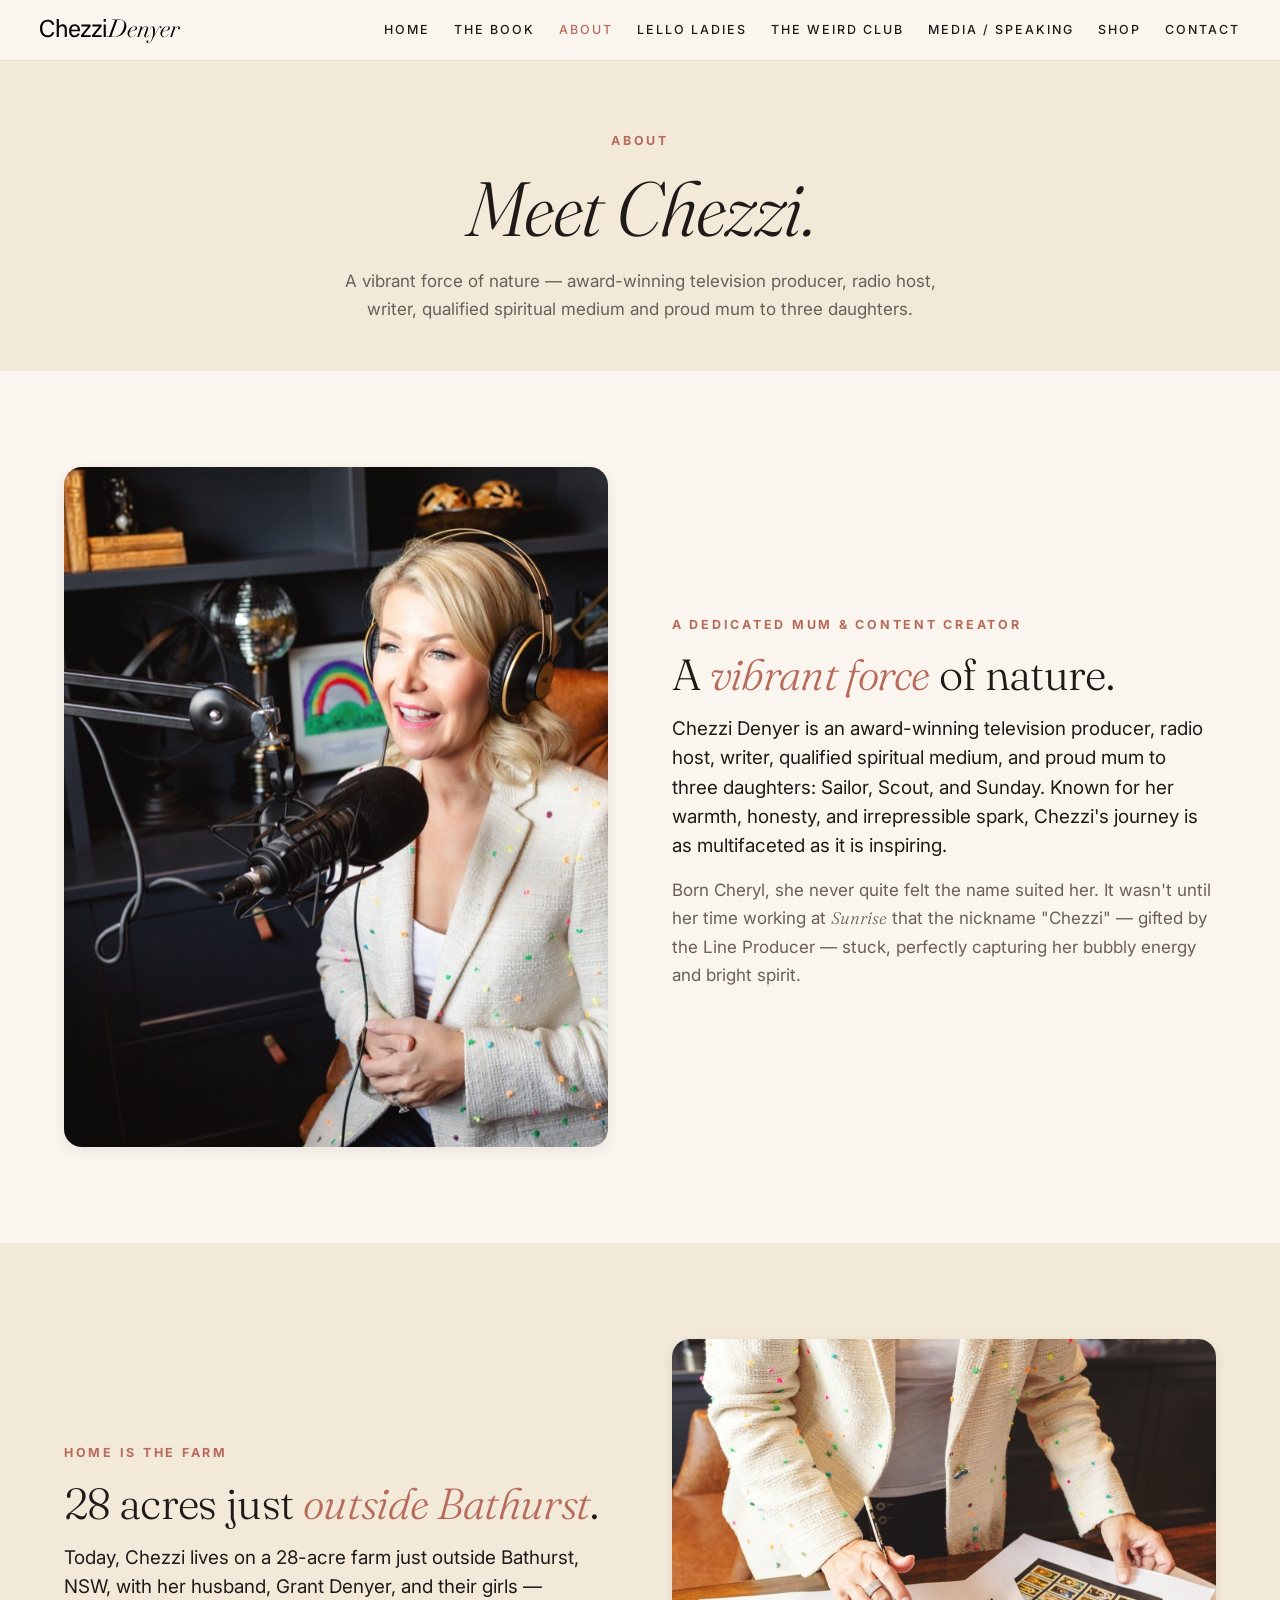
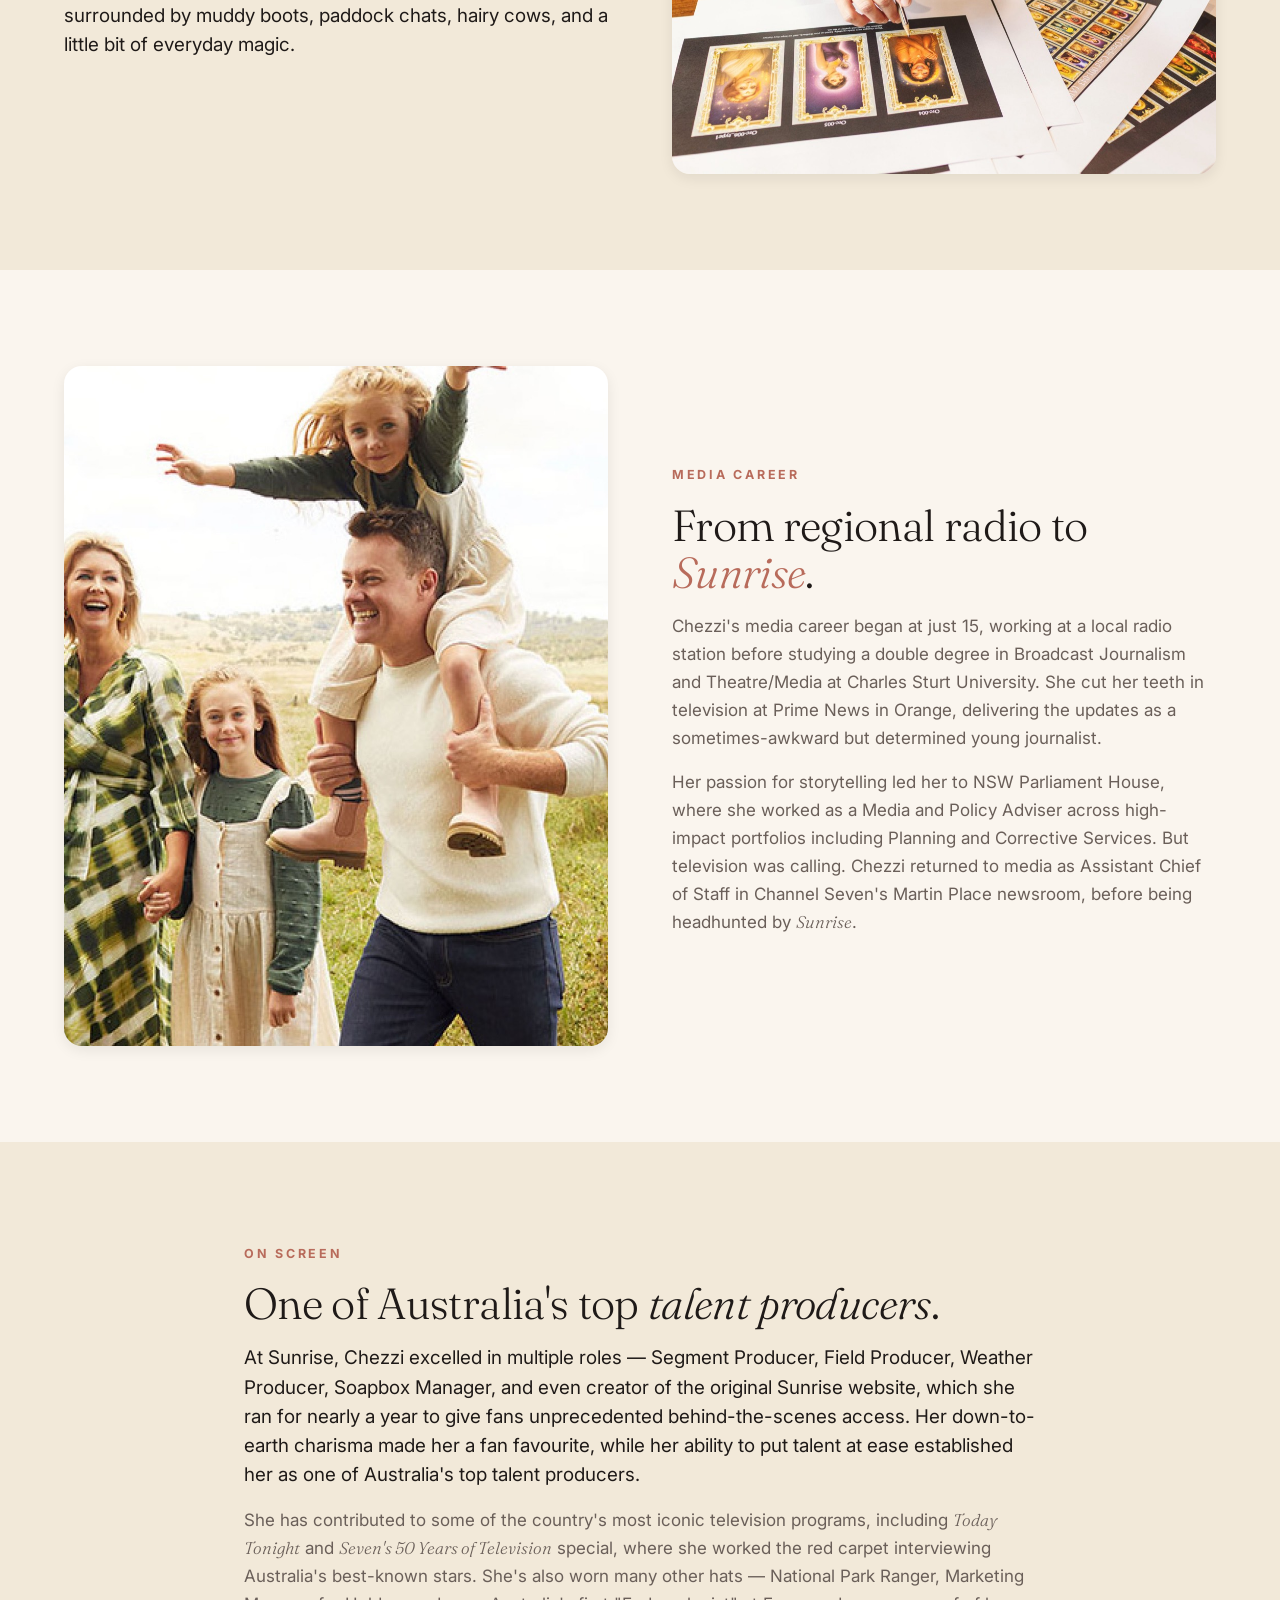
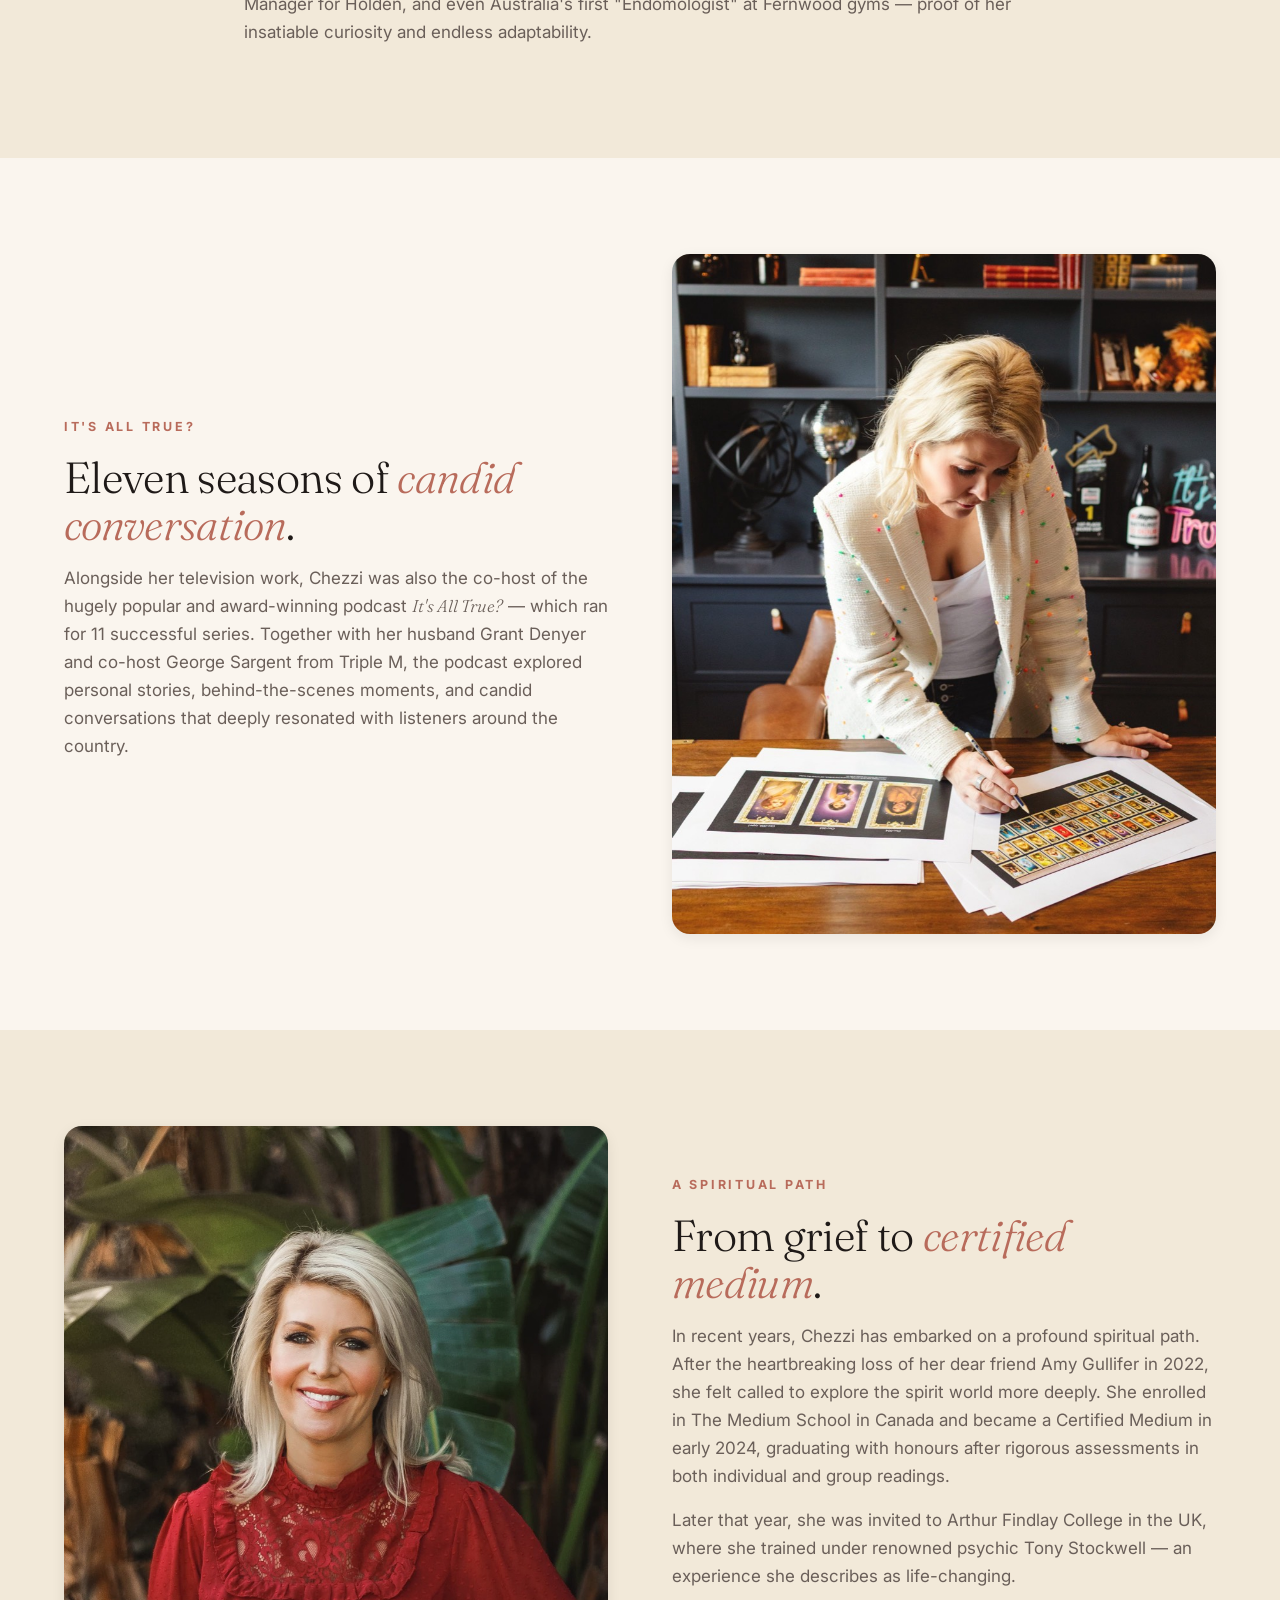
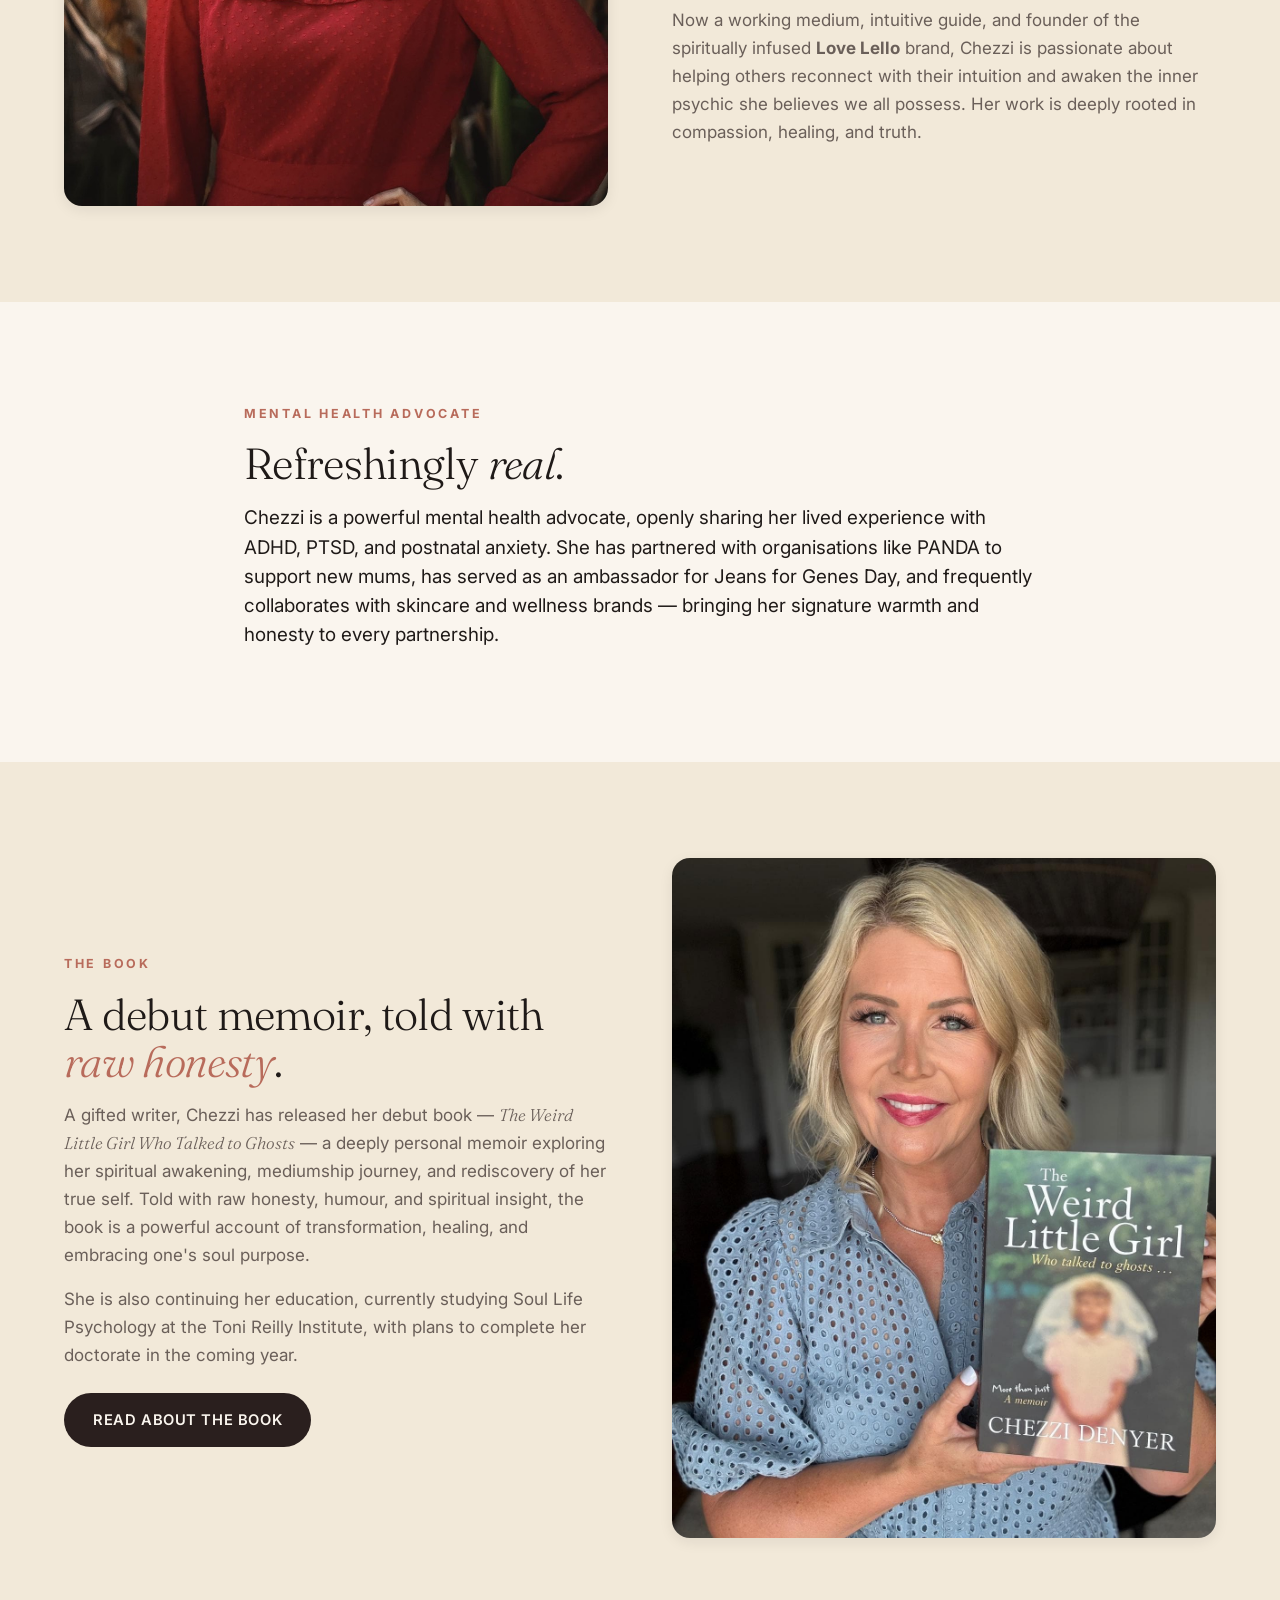
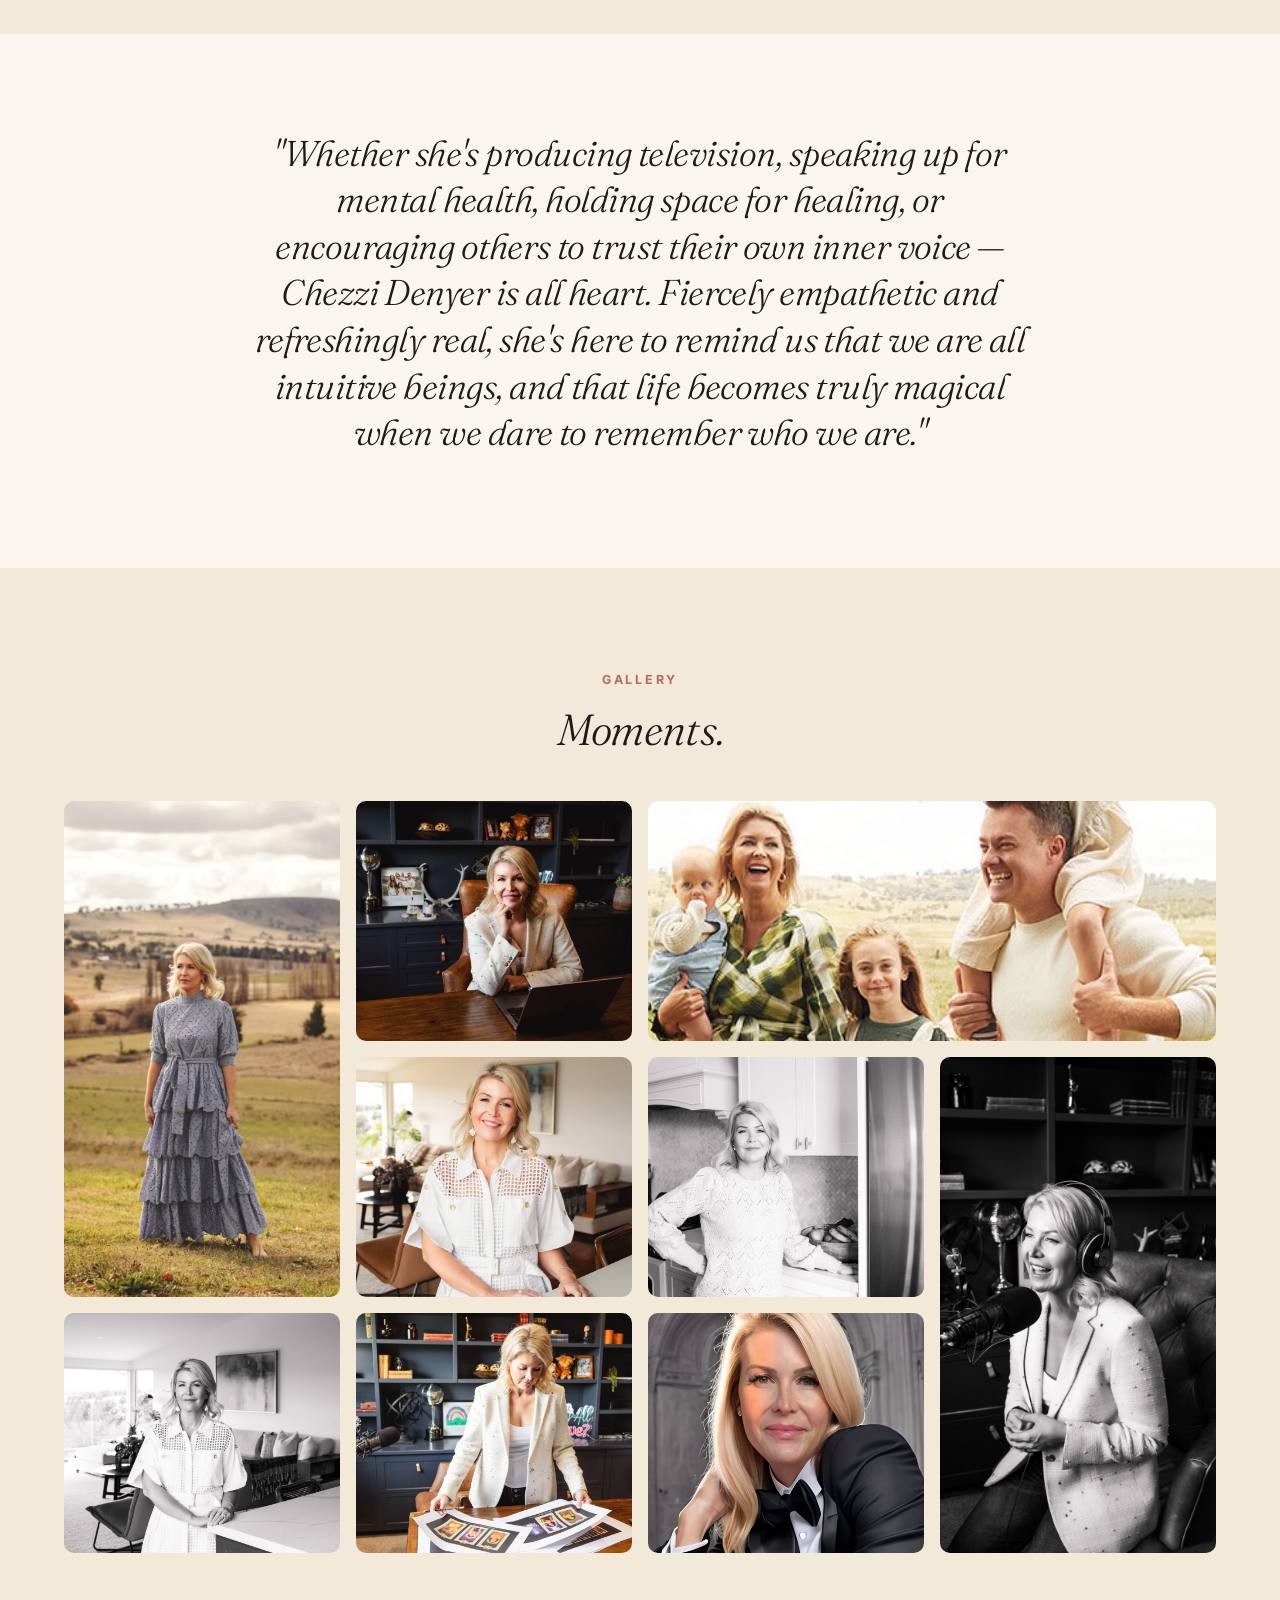
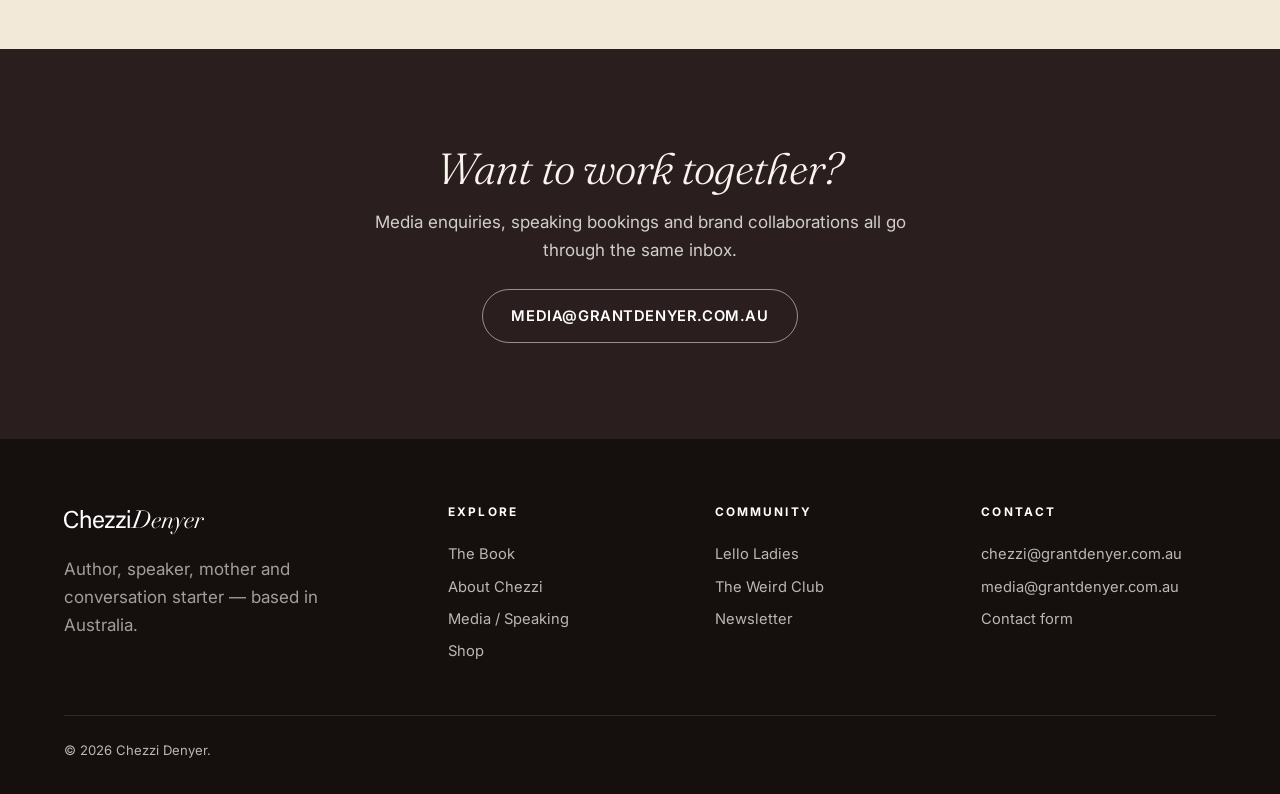
==== commit b8e7498c: "fix: arm-card contrast (source-order bug) + book #1 sticker + tighter author lines + real socials + " ====
--- a/about.html
+++ b/about.html
@@ -214,7 +214,7 @@
       <div><h5>Community</h5><a href="lello-ladies.html">Lello Ladies</a><a href="the-weird-club.html">The Weird Club</a><a href="index.html#subscribe">Newsletter</a></div>
       <div><h5>Contact</h5><a href="mailto:chezzi@grantdenyer.com.au">chezzi@grantdenyer.com.au</a><a href="mailto:media@grantdenyer.com.au">media@grantdenyer.com.au</a><a href="contact.html">Contact form</a></div>
     </div>
-    <div class="legal"><span>&copy; 2026 Chezzi Denyer.</span><span>Built with care.</span></div>
+    <div class="legal"><span>&copy; 2026 Chezzi Denyer.</span></div>
   </div>
 </footer>
 </body>
--- a/styles.css
+++ b/styles.css
@@ -347,14 +347,40 @@
   color: var(--accent);
   margin-top: -8px; margin-bottom: var(--s-3);
 }
-.book-copy .author { font-style: italic; font-family: var(--display); color: var(--text-color); margin-bottom: var(--s-2); }
-.book-copy .author-tag {
-  display: inline-block;
-  background: var(--primary); color: var(--bg);
-  font-family: var(--body); font-size: 0.72rem; font-weight: 700;
-  letter-spacing: 0.16em; text-transform: uppercase;
-  padding: 6px 12px; border-radius: 999px;
+.book-copy .author {
+  font-style: italic; font-family: var(--display);
+  color: var(--text-color);
+  line-height: 1.35;            /* tight two-line stack: "By Chezzi Denyer" / "Number One Bestselling Author" */
   margin-bottom: var(--s-3);
+}
+
+/* Circular "#1 Bestselling Author" seal — sticker on the book cover corner.
+   Gold seal with dark text, slight rotation for that book-sticker feel. */
+.book-cover__badge {
+  position: absolute;
+  top: -14px; right: -14px;
+  width: 96px; height: 96px;
+  border-radius: 50%;
+  background: var(--secondary);
+  color: var(--primary);
+  display: flex; flex-direction: column;
+  align-items: center; justify-content: center;
+  text-align: center;
+  font-family: var(--body);
+  font-size: 0.62rem; font-weight: 700;
+  letter-spacing: 0.12em; text-transform: uppercase;
+  line-height: 1.15;
+  transform: rotate(-8deg);
+  box-shadow: 0 6px 18px rgba(0,0,0,0.18);
+  z-index: 2;
+}
+.book-cover__badge strong {
+  display: block;
+  font-family: var(--display);
+  font-size: 1.6rem; font-weight: 700;
+  letter-spacing: 0;
+  line-height: 1;
+  margin-bottom: 3px;
 }
 .book-copy .actions { display: flex; flex-wrap: wrap; gap: var(--s-3); margin-top: var(--s-4); }
 .book-copy .intl-link {
@@ -469,20 +495,13 @@
   transition: opacity .25s ease, transform .25s ease;
 }
 .arm-card:hover .arm-card__bg { opacity: 0.8; transform: scale(1.04); }
-.arm-card--with-image { color: #fff; background: var(--primary-dark); border-color: transparent; }
-.arm-card--with-image::after {
-  content: ""; position: absolute; inset: 0; z-index: -1;
-  background: linear-gradient(180deg, rgba(20,15,14,0.55) 0%, rgba(20,15,14,0.92) 100%);
-}
-.arm-card--with-image h3, .arm-card--with-image .arm-cta { color: #fff; }
-.arm-card--with-image .arm-eyebrow { color: var(--secondary-hover); text-shadow: 0 1px 6px rgba(0,0,0,0.4); }
-.arm-card--with-image p { color: #fff; text-shadow: 0 1px 8px rgba(0,0,0,0.5); }
-.arm-card--with-image h3 { text-shadow: 0 1px 10px rgba(0,0,0,0.55); }
 .arm-card:hover {
   transform: translateY(-4px);
   box-shadow: var(--shadow-md);
   border-color: var(--accent);
 }
+/* Base sub-element styles — modifier rules below override these via source order
+   (modifiers have equal specificity, so they must appear AFTER to win). */
 .arm-card .arm-eyebrow {
   font-size: 0.72rem; font-weight: 700; letter-spacing: 0.18em; text-transform: uppercase;
   color: var(--accent);
@@ -499,6 +518,18 @@
   color: var(--primary);
 }
 .arm-card .arm-cta::after { content: " →"; }
+
+/* Modifier: image-bg cards (Media & Speaking, Shop). Must come AFTER base sub-rules
+   above — equal specificity, source order wins. */
+.arm-card--with-image { color: #fff; background: var(--primary-dark); border-color: transparent; }
+.arm-card--with-image::after {
+  content: ""; position: absolute; inset: 0; z-index: -1;
+  background: linear-gradient(180deg, rgba(20,15,14,0.55) 0%, rgba(20,15,14,0.92) 100%);
+}
+.arm-card--with-image h3, .arm-card--with-image .arm-cta { color: #fff; }
+.arm-card--with-image .arm-eyebrow { color: var(--secondary-hover); text-shadow: 0 1px 6px rgba(0,0,0,0.4); }
+.arm-card--with-image p { color: #fff; text-shadow: 0 1px 8px rgba(0,0,0,0.5); }
+.arm-card--with-image h3 { text-shadow: 0 1px 10px rgba(0,0,0,0.55); }
 
 .arm-card--lello { background: var(--lello-bg); border-color: transparent; }
 .arm-card--lello .arm-eyebrow, .arm-card--lello .arm-cta { color: var(--lello-ink); }
@@ -541,6 +572,7 @@
   text-align: center;
 }
 .cta-band h2 { color: var(--bg); font-style: italic; font-weight: 300; }
+.page--lello .cta-band h2 em { color: inherit; }  /* Beat the (0,1,2) .page--lello h2 em rule — em on the dark CTA band must read cream, not muddy olive */
 .cta-band p { color: rgba(255,255,255,0.78); max-width: 540px; margin: 0 auto var(--s-4); }
 .cta-band .btn-ghost-light:hover { background: #fff; color: var(--primary); border-color: #fff; }
 
